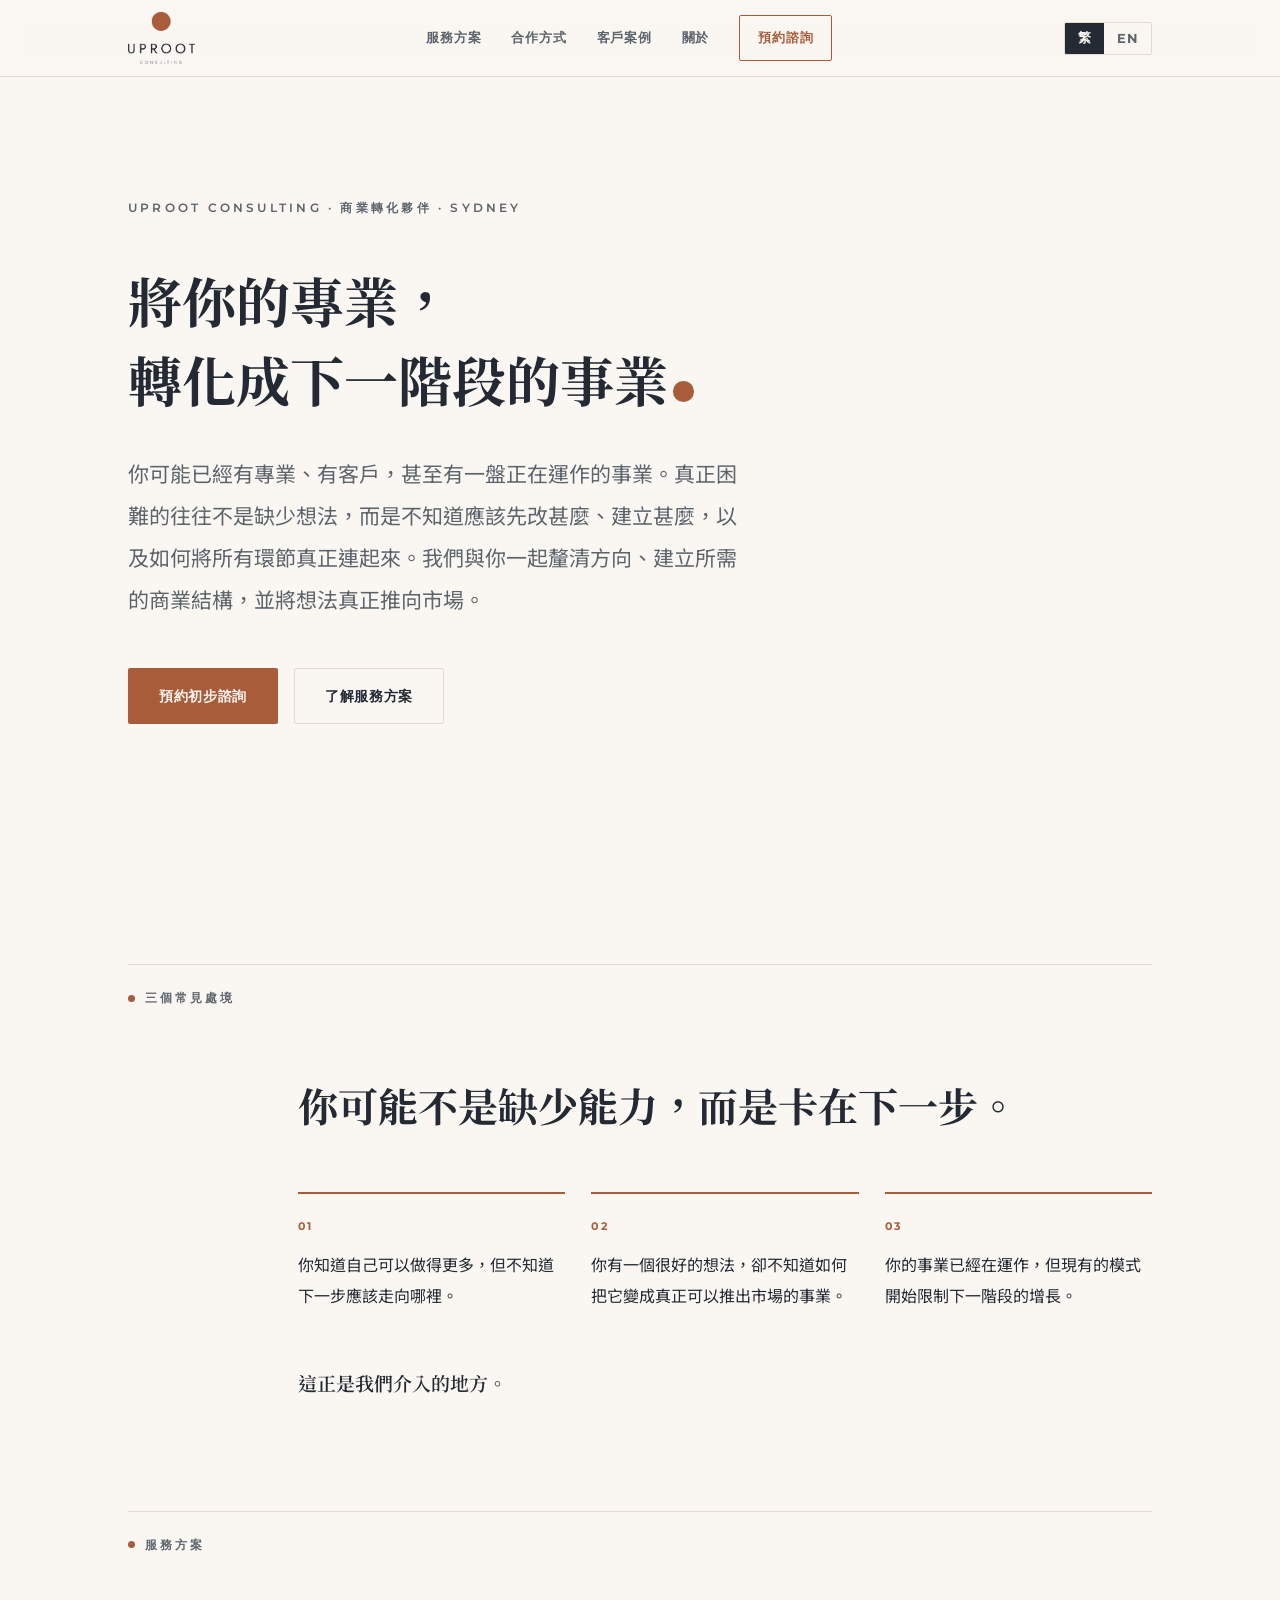
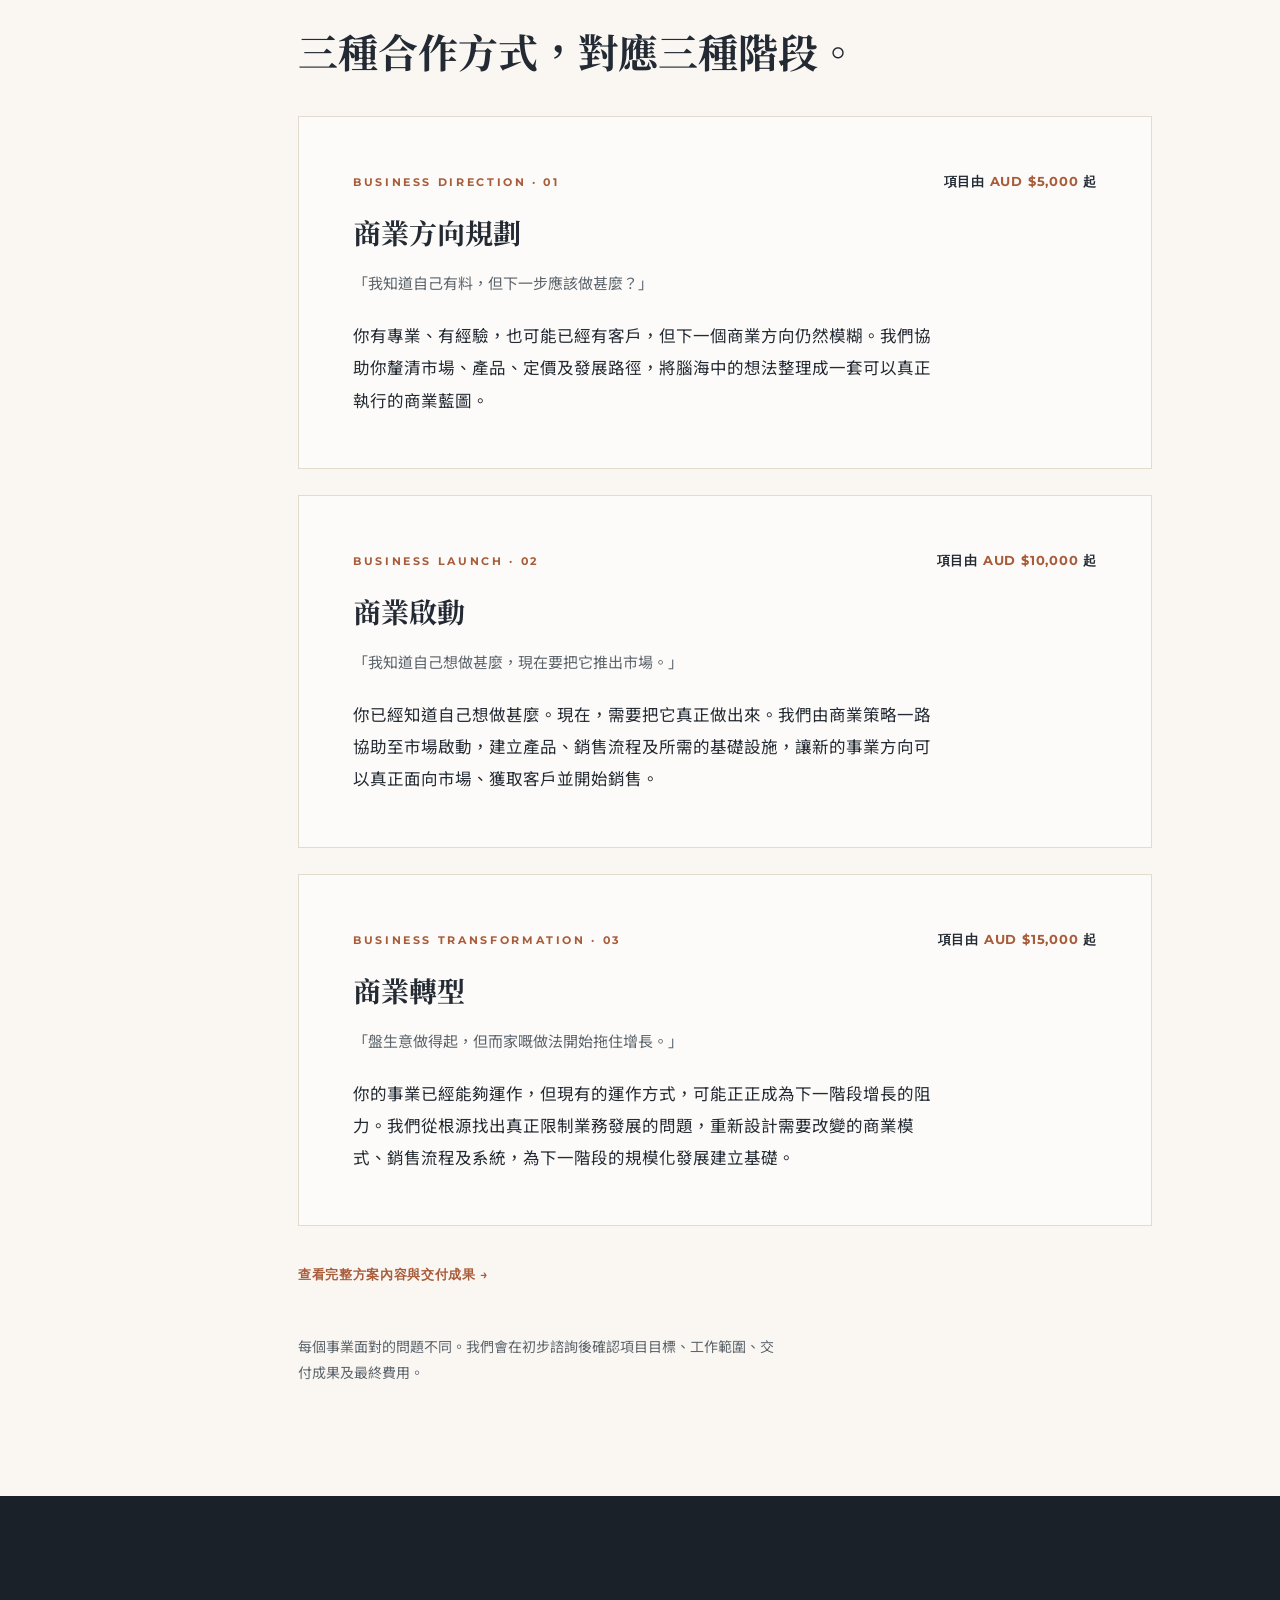
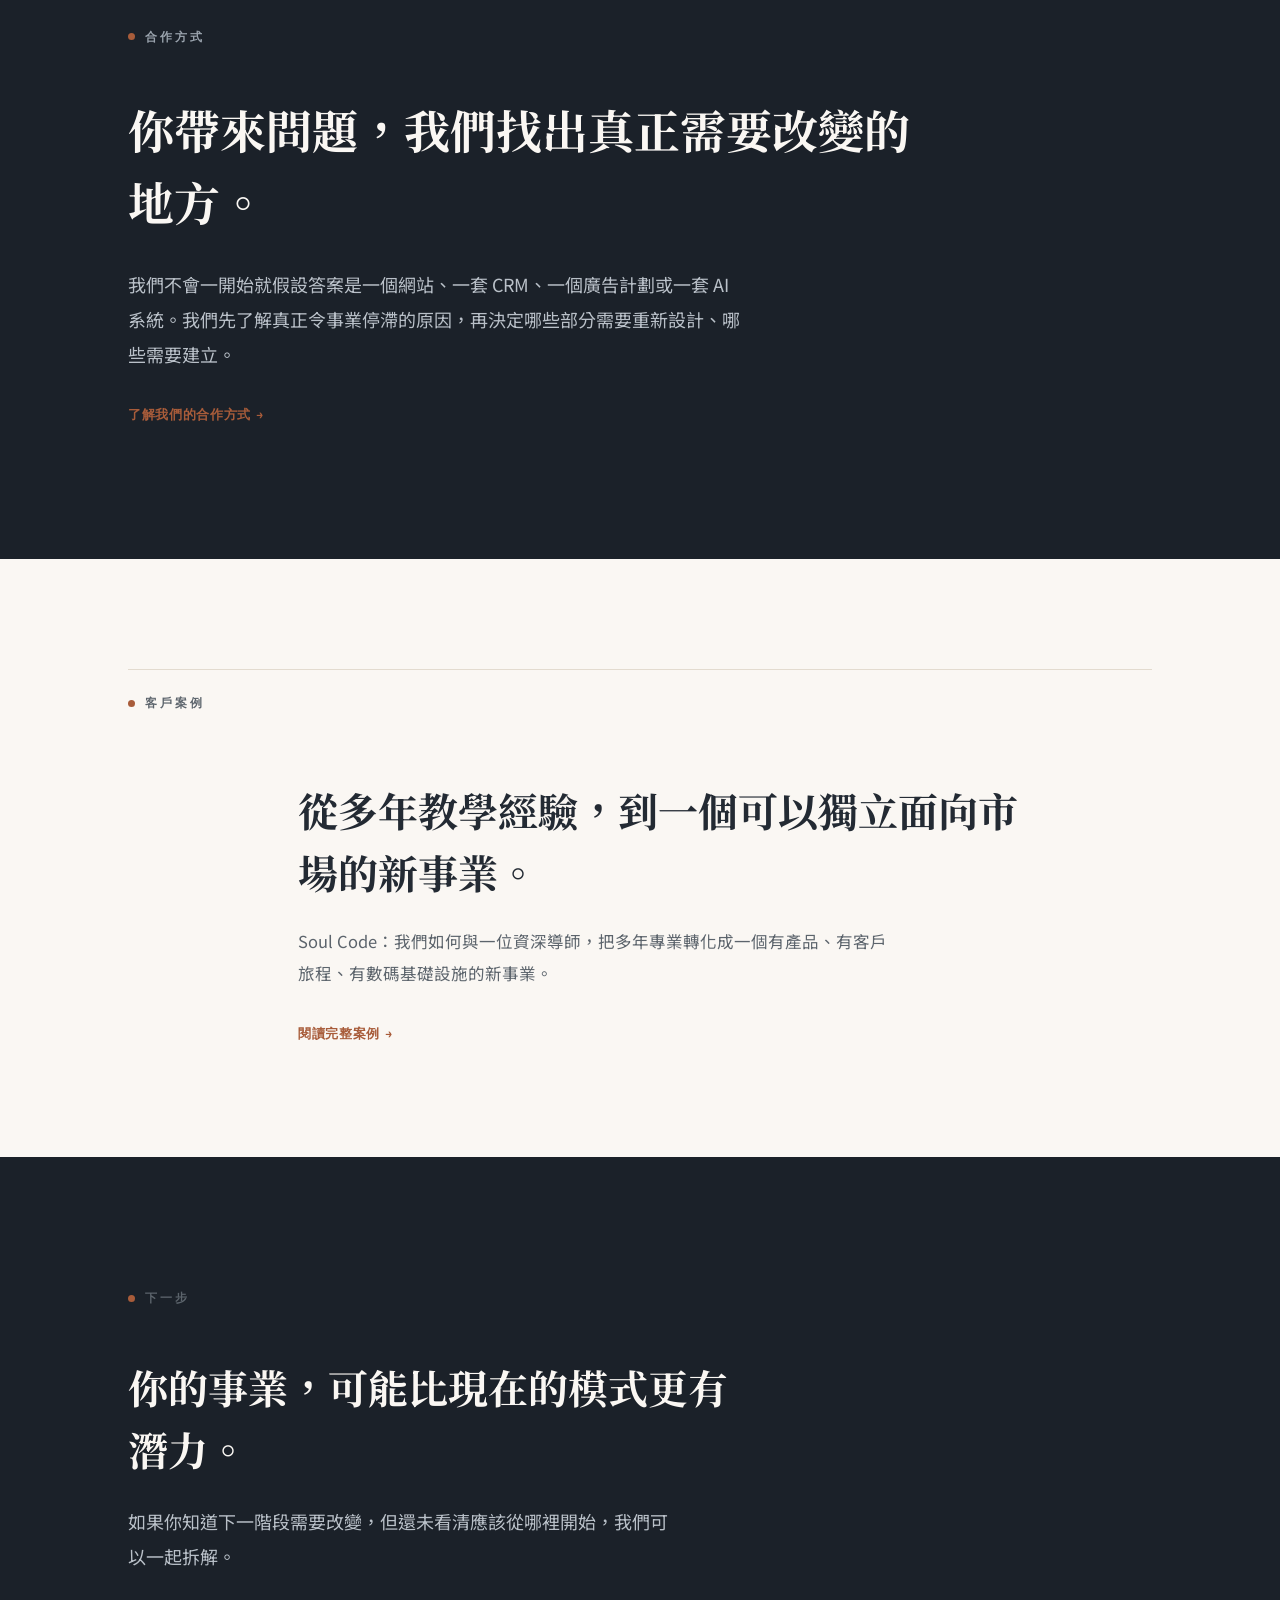
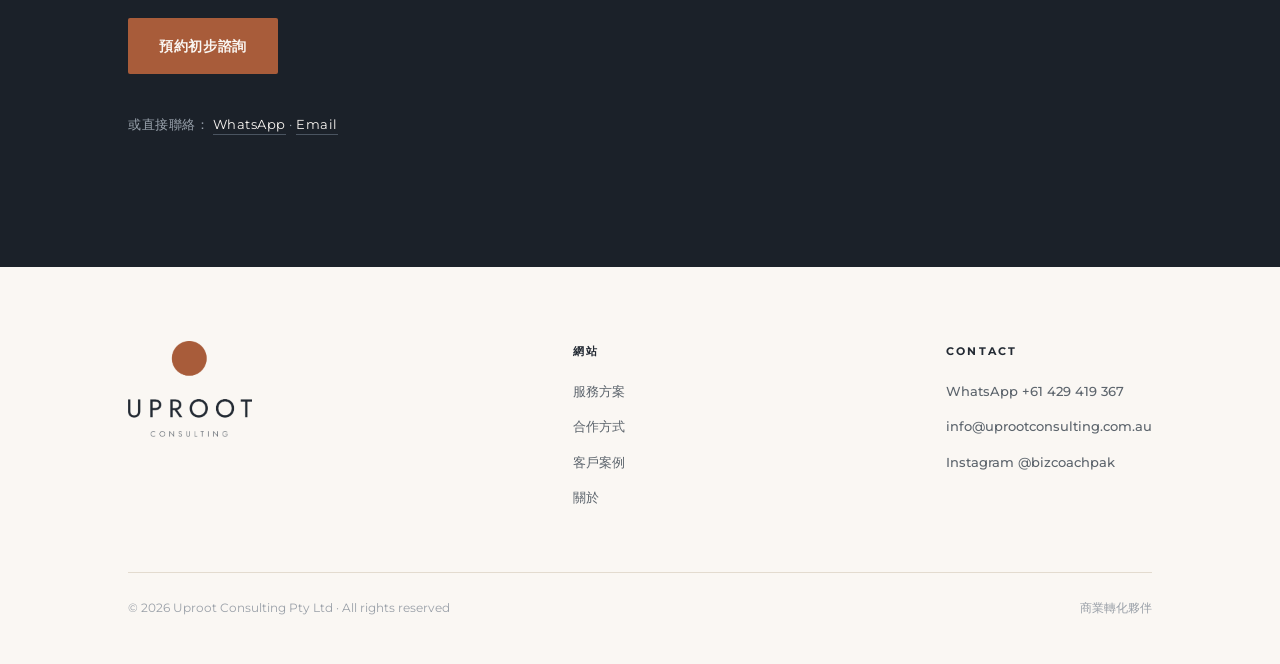
==== index.html @ 3c3ad8a5 "Add files via upload" ====
<!DOCTYPE html>
<html lang="zh-Hant">
<head>
<meta charset="UTF-8">
<meta name="viewport" content="width=device-width, initial-scale=1.0">
<title>Uproot Consulting — 商業轉化夥伴 | Business Transformation Partner</title>
<meta name="description" content="將你的專業，轉化成下一階段的事業。Turn your expertise into the next stage of your business.">
<link rel="preconnect" href="https://fonts.googleapis.com">
<link rel="preconnect" href="https://fonts.gstatic.com" crossorigin>
<link href="https://fonts.googleapis.com/css2?family=Newsreader:ital,opsz,wght@0,6..72,400;0,6..72,500;1,6..72,400;1,6..72,500&family=Montserrat:wght@500;600;700&family=Noto+Serif+TC:wght@600;700&family=Noto+Sans+TC:wght@400;500;700&display=swap" rel="stylesheet">
<link rel="stylesheet" href="assets/style.css">
</head>
<body>
<nav><div class="wrap nav-in">
<a class="nav-logo" href="./" aria-label="Uproot Consulting"><img src="assets/logo.png" alt="Uproot Consulting"></a>
<div class="nav-links">
<a href="services/"><span class="t-zh">服務方案</span><span class="t-en">Services</span></a>
<a href="how-we-work/"><span class="t-zh">合作方式</span><span class="t-en">How We Work</span></a>
<a href="case-study/"><span class="t-zh">客戶案例</span><span class="t-en">Case Study</span></a>
<a href="about/"><span class="t-zh">關於</span><span class="t-en">About</span></a>
<a class="nav-cta" href="contact/"><span class="t-zh">預約諮詢</span><span class="t-en">Book a Consultation</span></a>
</div>
<div class="lang" role="group" aria-label="Language"><button id="btn-zh" class="on" type="button">繁</button><button id="btn-en" type="button">EN</button></div>
</div></nav>
<header><div class="wrap">
<div class="kicker"><span class="t-zh">Uproot Consulting · 商業轉化夥伴 · Sydney</span><span class="t-en">Uproot Consulting · Business Transformation Partner · Sydney</span></div>
<h1><span class="t-zh">將你的專業，<br>轉化成下一階段的事業</span><span class="t-en">Turn your expertise into the next stage of your business</span><span class="dot" aria-hidden="true"></span></h1>
<p class="hero-sub"><span class="t-zh">你可能已經有專業、有客戶，甚至有一盤正在運作的事業。真正困難的往往不是缺少想法，而是不知道應該先改甚麼、建立甚麼，以及如何將所有環節真正連起來。我們與你一起釐清方向、建立所需的商業結構，並將想法真正推向市場。</span><span class="t-en">You already have the expertise, the experience, and perhaps even an established business. We help you define what comes next, build what it takes, and turn it into something ready for the market.</span></p>
<div class="cta-row">
<a class="btn btn-solid" href="contact/"><span class="t-zh">預約初步諮詢</span><span class="t-en">Book an Initial Consultation</span></a>
<a class="btn btn-line" href="services/"><span class="t-zh">了解服務方案</span><span class="t-en">Explore Our Services</span></a>
</div></div></header><section><div class="wrap">
<div class="sec-head"><div class="sec-label"><span class="t-zh">三個常見處境</span><span class="t-en">Where you might be</span></div></div>
<div class="offset">
<h2 class="rv"><span class="t-zh">你可能不是缺少能力，而是卡在下一步。</span><span class="t-en">You&rsquo;re not short of ability — you&rsquo;re stuck on what comes next.</span></h2>
<div class="recog rv">
<div class="recog-cell"><span class="n">01</span><p><span class="t-zh">你知道自己可以做得更多，但不知道下一步應該走向哪裡。</span><span class="t-en">You know you could do more, but you don&rsquo;t know where the next step should lead.</span></p></div>
<div class="recog-cell"><span class="n">02</span><p><span class="t-zh">你有一個很好的想法，卻不知道如何把它變成真正可以推出市場的事業。</span><span class="t-en">You have a good idea, but no clear way to turn it into a business that can actually reach the market.</span></p></div>
<div class="recog-cell"><span class="n">03</span><p><span class="t-zh">你的事業已經在運作，但現有的模式開始限制下一階段的增長。</span><span class="t-en">Your business is running, but its current model is starting to limit the next stage of growth.</span></p></div>
</div>
<p class="recog-close rv"><span class="t-zh">這正是我們介入的地方。</span><span class="t-en">That&rsquo;s where we come in.</span></p>
</div></div></section><section style="padding-top:0"><div class="wrap">
<div class="sec-head"><div class="sec-label"><span class="t-zh">服務方案</span><span class="t-en">Services</span></div></div>
<div class="offset">
<h2 class="rv" style="margin-bottom:34px"><span class="t-zh">三種合作方式，對應三種階段。</span><span class="t-en">Three ways to work with us — for three different stages.</span></h2>
<div class="offer rv">
<div class="offer-top"><div><div class="offer-en">Business Direction · 01</div><h3><span class="t-zh">商業方向規劃</span><span class="t-en">Business Direction</span></h3></div>
<div class="price"><span class="t-zh">項目由 <em>AUD $5,000</em> 起</span><span class="t-en">Projects from <em>AUD $5,000</em></span></div></div>
<p class="offer-quote"><span class="t-zh">「我知道自己有料，但下一步應該做甚麼？」</span><span class="t-en">&ldquo;I don&rsquo;t know what the next move should be.&rdquo;</span></p>
<p><span class="t-zh">你有專業、有經驗，也可能已經有客戶，但下一個商業方向仍然模糊。我們協助你釐清市場、產品、定價及發展路徑，將腦海中的想法整理成一套可以真正執行的商業藍圖。</span><span class="t-en">You know you have something valuable, but you&rsquo;re not sure what the business should become next. We help you turn your expertise and ideas into a clear commercial direction — what to sell, who to sell it to, and where the business should go next.</span></p>
</div>
<div class="offer rv">
<div class="offer-top"><div><div class="offer-en">Business Launch · 02</div><h3><span class="t-zh">商業啟動</span><span class="t-en">Business Launch</span></h3></div>
<div class="price"><span class="t-zh">項目由 <em>AUD $10,000</em> 起</span><span class="t-en">Projects from <em>AUD $10,000</em></span></div></div>
<p class="offer-quote"><span class="t-zh">「我知道自己想做甚麼，現在要把它推出市場。」</span><span class="t-en">&ldquo;I know what I want to build. I need to get it to market.&rdquo;</span></p>
<p><span class="t-zh">你已經知道自己想做甚麼。現在，需要把它真正做出來。我們由商業策略一路協助至市場啟動，建立產品、銷售流程及所需的基礎設施，讓新的事業方向可以真正面向市場、獲取客戶並開始銷售。</span><span class="t-en">You know what you want to build. Now it needs to become a real business. We take the idea from commercial strategy to market — building the offer, customer journey and core infrastructure needed to launch, acquire customers and start selling.</span></p>
</div>
<div class="offer rv">
<div class="offer-top"><div><div class="offer-en">Business Transformation · 03</div><h3><span class="t-zh">商業轉型</span><span class="t-en">Business Transformation</span></h3></div>
<div class="price"><span class="t-zh">項目由 <em>AUD $15,000</em> 起</span><span class="t-en">Projects from <em>AUD $15,000</em></span></div></div>
<p class="offer-quote"><span class="t-zh">「盤生意做得起，但而家嘅做法開始拖住增長。」</span><span class="t-en">&ldquo;My business works, but the way it works is holding back growth.&rdquo;</span></p>
<p><span class="t-zh">你的事業已經能夠運作，但現有的運作方式，可能正正成為下一階段增長的阻力。我們從根源找出真正限制業務發展的問題，重新設計需要改變的商業模式、銷售流程及系統，為下一階段的規模化發展建立基礎。</span><span class="t-en">Your business already works. But the way it works may now be the reason it can&rsquo;t grow. We identify what is actually holding the business back, redesign what needs to change, and build the commercial systems required for its next stage of growth.</span></p>
</div>
<p class="rv" style="margin-top:30px"><a class="more-link" href="services/"><span class="t-zh">查看完整方案內容與交付成果 →</span><span class="t-en">See full scope and deliverables →</span></a></p>
<p class="price-caveat rv"><span class="t-zh">每個事業面對的問題不同。我們會在初步諮詢後確認項目目標、工作範圍、交付成果及最終費用。</span><span class="t-en">Every business is different. Final objectives, scope, deliverables and investment are confirmed after the initial consultation.</span></p>
</div></div></section><section class="belief"><div class="wrap">
<div class="sec-label" style="margin-bottom:46px"><span class="t-zh">合作方式</span><span class="t-en">How we work</span></div>
<h2 class="rv"><span class="t-zh">你帶來問題，我們找出真正需要改變的地方。</span><span class="t-en">Bring us the problem. We&rsquo;ll figure out what actually needs to change.</span></h2>
<p class="rv"><span class="t-zh">我們不會一開始就假設答案是一個網站、一套 CRM、一個廣告計劃或一套 AI 系統。我們先了解真正令事業停滯的原因，再決定哪些部分需要重新設計、哪些需要建立。</span><span class="t-en">We don&rsquo;t begin by assuming the answer is a website, a CRM, an advertising campaign or an AI system. We first understand what is actually preventing the business from moving forward — then decide what needs to be redesigned, and what needs to be built.</span></p>
<p class="rv" style="margin-top:22px"><a class="more-link" href="how-we-work/" style="color:var(--terra)"><span class="t-zh">了解我們的合作方式 →</span><span class="t-en">More on how we work →</span></a></p>
</div></section><section><div class="wrap">
<div class="sec-head"><div class="sec-label"><span class="t-zh">客戶案例</span><span class="t-en">Case study</span></div></div>
<div class="offset rv">
<h2><span class="t-zh">從多年教學經驗，到一個可以獨立面向市場的新事業。</span><span class="t-en">From years of expertise to a business ready to face the market.</span></h2>
<p style="max-width:36em;margin-top:22px;color:var(--grey)"><span class="t-zh">Soul Code：我們如何與一位資深導師，把多年專業轉化成一個有產品、有客戶旅程、有數碼基礎設施的新事業。</span><span class="t-en">Soul Code: how we worked with an experienced teacher to turn years of expertise into a new business with products, customer journeys and digital infrastructure.</span></p>
<p style="margin-top:26px"><a class="more-link" href="case-study/"><span class="t-zh">閱讀完整案例 →</span><span class="t-en">Read the full case study →</span></a></p>
</div></div></section><section class="cta-sec"><div class="wrap">
<div class="sec-label" style="margin-bottom:46px"><span class="t-zh">下一步</span><span class="t-en">Next step</span></div>
<h2 class="rv"><span class="t-zh">你的事業，可能比現在的模式更有潛力。</span><span class="t-en">Your business may have more potential than its current model allows.</span></h2>
<p class="lede rv"><span class="t-zh">如果你知道下一階段需要改變，但還未看清應該從哪裡開始，我們可以一起拆解。</span><span class="t-en">If you know something needs to change, but you can&rsquo;t yet see where to start — let&rsquo;s work it out together.</span></p>
<div class="cta-row rv" style="margin-top:44px"><a class="btn btn-solid" href="contact/"><span class="t-zh">預約初步諮詢</span><span class="t-en">Book an Initial Consultation</span></a></div>
<p class="ways rv"><span class="t-zh">或直接聯絡：</span><span class="t-en">Prefer direct contact?</span> <a href="https://wa.me/61429419367" target="_blank" rel="noopener">WhatsApp</a> · <a href="mailto:info@uprootconsulting.com.au">Email</a></p>
</div></section>
<footer><div class="wrap">
<div class="foot-grid">
<div class="foot-logo"><img src="assets/logo.png" alt="Uproot Consulting"></div>
<div class="foot-col"><h4><span class="t-zh">網站</span><span class="t-en">Site</span></h4>
<a href="services/"><span class="t-zh">服務方案</span><span class="t-en">Services</span></a>
<a href="how-we-work/"><span class="t-zh">合作方式</span><span class="t-en">How We Work</span></a>
<a href="case-study/"><span class="t-zh">客戶案例</span><span class="t-en">Case Study</span></a>
<a href="about/"><span class="t-zh">關於</span><span class="t-en">About</span></a></div>
<div class="foot-col"><h4>Contact</h4>
<a href="https://wa.me/61429419367" target="_blank" rel="noopener">WhatsApp +61 429 419 367</a>
<a href="mailto:info@uprootconsulting.com.au">info@uprootconsulting.com.au</a>
<a href="https://www.instagram.com/bizcoachpak" target="_blank" rel="noopener">Instagram @bizcoachpak</a></div>
</div>
<div class="foot-bottom"><span>© 2026 Uproot Consulting Pty Ltd · All rights reserved</span><span><span class="t-zh">商業轉化夥伴</span><span class="t-en">Business Transformation Partner</span></span></div>
</div></footer>
<script>
const io=new IntersectionObserver(es=>{es.forEach(e=>{if(e.isIntersecting){e.target.classList.add('on');io.unobserve(e.target)}})},{threshold:.1});
document.querySelectorAll('.rv').forEach(el=>io.observe(el));
const bZh=document.getElementById('btn-zh'),bEn=document.getElementById('btn-en');
function setLang(en){document.body.classList.toggle('en',en);document.documentElement.lang=en?'en':'zh-Hant';bEn.classList.toggle('on',en);bZh.classList.toggle('on',!en);try{localStorage.setItem('uproot-lang',en?'en':'zh')}catch(e){}document.querySelectorAll('.rv').forEach(el=>el.classList.add('on'))}
bZh.addEventListener('click',()=>setLang(false));bEn.addEventListener('click',()=>setLang(true));
try{if(localStorage.getItem('uproot-lang')==='en')setLang(true)}catch(e){}
</script>
</body>
</html>
---- assets/style.css ----
:root{
  --paper:#FAF7F3;
  --paper-2:#F1EBE2;
  --ink:#232A33;
  --ink-deep:#1B2129;
  --terra:#A85C3A;
  --grey:#5C646C;
  --hair:#E3DBCF;
  --serif:"Newsreader",Georgia,serif;
  --sans:"Montserrat",system-ui,sans-serif;
  --rail:170px;
}
*{margin:0;padding:0;box-sizing:border-box}
html{scroll-behavior:smooth;-webkit-text-size-adjust:100%}
body{font-family:var(--serif);font-size:17.5px;color:var(--ink);background:var(--paper);line-height:1.75;-webkit-font-smoothing:antialiased;overflow-x:hidden}
.wrap{max-width:1080px;margin:0 auto;padding:0 28px}
img{max-width:100%;display:block}
::selection{background:var(--terra);color:var(--paper)}
a:focus-visible,button:focus-visible{outline:2px solid var(--terra);outline-offset:3px}

.dot{display:inline-block;width:.38em;height:.38em;border-radius:50%;background:var(--terra);vertical-align:baseline;margin-left:.1em}

/* ---------- NAV ---------- */
nav{position:sticky;top:0;z-index:60;background:rgba(250,247,243,.92);backdrop-filter:blur(10px);border-bottom:1px solid var(--hair)}
.nav-in{display:flex;align-items:center;justify-content:space-between;height:76px;gap:16px}
.nav-logo img{height:52px;width:auto}
.nav-links{display:flex;gap:30px;align-items:center;font-family:var(--sans);font-size:13px;font-weight:600;letter-spacing:.06em}
.nav-links a{color:var(--grey);text-decoration:none;transition:color .2s}
.nav-links a:hover{color:var(--ink)}
.nav-cta{color:var(--terra)!important;border:1px solid var(--terra);padding:9px 18px;border-radius:2px;transition:all .2s!important}
.nav-cta:hover{background:var(--terra);color:var(--paper)!important}
@media(max-width:820px){.nav-links a:not(.nav-cta){display:none}.nav-logo img{height:44px}}

/* ---------- HERO ---------- */
header{padding:120px 0 130px}
.kicker{font-family:var(--sans);font-size:11.5px;font-weight:600;letter-spacing:.28em;text-transform:uppercase;color:var(--grey);margin-bottom:42px}
h1{font-family:var(--serif);font-weight:500;font-size:clamp(38px,5.6vw,64px);line-height:1.18;letter-spacing:-.01em;max-width:13em}
.hero-sub{font-size:clamp(18px,2vw,21px);color:var(--grey);max-width:29em;margin-top:34px;line-height:1.7}
.cta-row{display:flex;gap:16px;flex-wrap:wrap;margin-top:48px}
.btn{display:inline-flex;align-items:center;padding:14px 30px;font-family:var(--sans);font-size:13.5px;font-weight:600;letter-spacing:.05em;text-decoration:none;border-radius:2px;transition:transform .15s ease,background .2s,color .2s;border:1px solid transparent}
.btn-solid{background:var(--terra);color:var(--paper)}
.btn-solid:hover{transform:translateY(-2px);background:#94502F}
.btn-line{border-color:var(--hair);color:var(--ink)}
.btn-line:hover{border-color:var(--ink);transform:translateY(-2px)}

/* ---------- SECTION SCAFFOLD ---------- */
section{padding:110px 0;scroll-margin-top:78px}
.sec-head{display:flex;align-items:baseline;gap:18px;border-top:1px solid var(--hair);padding-top:22px;margin-bottom:64px}
.sec-label{font-family:var(--sans);font-size:11.5px;font-weight:600;letter-spacing:.26em;text-transform:uppercase;color:var(--grey);white-space:nowrap;display:flex;align-items:center;gap:10px}
.sec-label::before{content:"";width:7px;height:7px;border-radius:50%;background:var(--terra);flex-shrink:0}
h2{font-family:var(--serif);font-weight:500;font-size:clamp(28px,3.6vw,40px);line-height:1.3;letter-spacing:-.005em;max-width:18em}
.offset{margin-left:var(--rail)}
@media(max-width:860px){.offset{margin-left:0}}

/* ---------- BELIEF ---------- */
.belief{background:var(--ink-deep);color:var(--paper);padding:130px 0}
.belief .sec-label{color:#9AA3AD}
.belief h2{font-size:clamp(30px,4.2vw,46px);max-width:17em;color:var(--paper)}
.belief p{color:#B9C0C8;max-width:34em;margin-top:30px;font-size:18px}
.belief em{font-style:italic;color:var(--paper)}

/* ---------- WHAT WE DO ---------- */
.svc-row{display:grid;grid-template-columns:var(--rail) 1fr;gap:24px;padding:40px 0;border-top:1px solid var(--hair)}
.svc-row:last-child{border-bottom:1px solid var(--hair)}
.svc-name{font-family:var(--sans);font-size:12px;font-weight:700;letter-spacing:.16em;text-transform:uppercase;color:var(--ink);padding-top:6px}
.svc-q{font-family:var(--serif);font-style:italic;font-size:clamp(20px,2.4vw,25px);line-height:1.5;max-width:24em}
.svc-d{font-size:15.5px;color:var(--grey);max-width:34em;margin-top:12px;line-height:1.75}
@media(max-width:860px){.svc-row{grid-template-columns:1fr;gap:10px}}

/* ---------- HOW WE THINK ---------- */
.think-intro{font-size:clamp(19px,2.2vw,23px);max-width:28em;line-height:1.7}
.hear{margin:64px 0 80px;border:1px solid var(--hair);background:#FFFFFF66}
.hear-row{display:grid;grid-template-columns:1fr 1fr;border-top:1px solid var(--hair)}
.hear-row:first-child{border-top:0}
.hear-cell{padding:26px 30px}
.hear-cell:first-child{border-right:1px solid var(--hair)}
.hear-tag{font-family:var(--sans);font-size:10.5px;font-weight:700;letter-spacing:.2em;text-transform:uppercase;color:var(--grey);margin-bottom:10px}
.hear-cell p{font-size:16px;line-height:1.7}
.hear-cell:first-child p{font-style:italic}
.hear-cell:last-child p{color:var(--grey);font-size:15px}
@media(max-width:760px){.hear-row{grid-template-columns:1fr}.hear-cell:first-child{border-right:0;border-bottom:1px dashed var(--hair)}}

.steps{position:relative;margin-left:14px;border-left:1px solid var(--hair);padding-left:46px}
.step{position:relative;padding:0 0 58px}
.step:last-child{padding-bottom:0}
.step::before{content:"";position:absolute;left:-51px;top:10px;width:9px;height:9px;border-radius:50%;background:var(--terra)}
.step:last-child::after{content:"";position:absolute;left:-47.5px;top:24px;bottom:-6px;width:2px;background:var(--paper)}
.step h3{font-family:var(--serif);font-weight:500;font-size:23px;margin-bottom:8px}
.step p{color:var(--grey);font-size:16px;max-width:32em}
.step .n{font-family:var(--sans);font-size:11px;font-weight:700;letter-spacing:.22em;color:var(--terra);display:block;margin-bottom:6px}

/* ---------- STORIES ---------- */
.stories{background:var(--paper-2)}
.story{padding:64px 0;border-top:1px solid var(--hair)}
.story:first-of-type{border-top:0;padding-top:0}
.story h3{font-family:var(--serif);font-weight:500;font-size:clamp(24px,3vw,30px);margin-bottom:36px;max-width:20em}
.story-grid{display:grid;grid-template-columns:1fr 1fr;gap:34px 56px}
.beat{max-width:30em}
.beat-tag{font-family:var(--sans);font-size:10.5px;font-weight:700;letter-spacing:.2em;text-transform:uppercase;color:var(--terra);margin-bottom:10px}
.beat p{font-size:15.5px;color:var(--ink);line-height:1.75}
.beat.lesson p{font-style:italic}
@media(max-width:760px){.story-grid{grid-template-columns:1fr;gap:26px}}

/* ---------- INTERLUDE ---------- */
.interlude{background:var(--paper);text-align:center;padding:120px 0}
.interlude p{font-family:var(--serif);font-style:italic;font-weight:500;font-size:clamp(24px,3.4vw,34px);line-height:1.5;max-width:20em;margin:0 auto;color:var(--ink)}
.interlude .who{font-family:var(--sans);font-style:normal;font-size:11.5px;font-weight:600;letter-spacing:.24em;text-transform:uppercase;color:var(--grey);margin-top:26px}

/* ---------- ABOUT ---------- */
.about-grid{display:grid;grid-template-columns:.82fr 1.18fr;gap:70px;align-items:start}
.about-photo{position:relative;margin-top:8px}
.about-photo img{width:100%;filter:grayscale(18%)}
.about-photo::after{content:"";position:absolute;right:-13px;bottom:-13px;width:52%;height:52%;border:1px solid var(--terra);z-index:-1}
.about-body p{margin-bottom:20px;color:var(--ink);font-size:17px}
.about-body p.muted{color:var(--grey);font-size:15.5px}
.about-quote{border-left:2px solid var(--terra);padding-left:24px;margin:34px 0;font-style:italic;font-size:19px;line-height:1.7}
.cred{font-family:var(--sans);font-size:12.5px;font-weight:500;letter-spacing:.04em;color:var(--grey);border-top:1px solid var(--hair);padding-top:20px;margin-top:34px;line-height:2}
@media(max-width:860px){.about-grid{grid-template-columns:1fr;gap:52px}.about-photo{max-width:340px}}

/* ---------- CTA ---------- */
.cta-sec{background:var(--ink-deep);color:var(--paper);padding:130px 0}
.cta-sec h2{color:var(--paper);max-width:15em}
.cta-sec .lede{color:#B9C0C8;max-width:30em;margin-top:24px;font-size:18px}
.cta-sec .ways{font-family:var(--sans);font-size:13px;letter-spacing:.04em;color:#9AA3AD;margin-top:38px}
.cta-sec .ways a{color:var(--paper);text-decoration:none;border-bottom:1px solid #4A5460;padding-bottom:2px;transition:border-color .2s}
.cta-sec .ways a:hover{border-color:var(--terra)}

/* ---------- FOOTER ---------- */
footer{background:var(--paper);padding:74px 0 44px;font-family:var(--sans);font-size:13px;color:var(--grey)}
.foot-grid{display:flex;justify-content:space-between;align-items:flex-start;gap:40px;flex-wrap:wrap;margin-bottom:52px}
.foot-logo img{height:96px;width:auto}
.foot-col h4{font-size:11px;font-weight:700;letter-spacing:.2em;text-transform:uppercase;color:var(--ink);margin-bottom:16px}
.foot-col a{display:block;color:var(--grey);text-decoration:none;margin-bottom:10px;transition:color .2s;font-weight:500}
.foot-col a:hover{color:var(--terra)}
.foot-bottom{border-top:1px solid var(--hair);padding-top:24px;display:flex;justify-content:space-between;flex-wrap:wrap;gap:10px;font-size:11.5px;color:#9aa0a8}

/* ---------- motion ---------- */
.rv{opacity:0;transform:translateY(18px);transition:opacity .8s ease,transform .8s ease}
.rv.on{opacity:1;transform:none}
@media(prefers-reduced-motion:reduce){.rv{opacity:1;transform:none;transition:none}html{scroll-behavior:auto}}

/* ---------- multi-page additions ---------- */
.nav-links a.active{color:var(--ink)}
.nav-links a.active{border-bottom:2px solid var(--terra);padding-bottom:4px}
.page-head{padding:96px 0 0}
.page-head .kicker{margin-bottom:30px}
.page-head h1{font-size:clamp(32px,4.6vw,52px)}
.page-head .hero-sub{margin-top:24px}
.more-link{font-family:var(--sans);font-size:13px;font-weight:600;letter-spacing:.05em;color:var(--terra);text-decoration:none}
.more-link:hover{text-decoration:underline}

/* ---------- bilingual ---------- */
body:not(.en) .t-en{display:none !important}
body.en .t-zh{display:none !important}
body:not(.en){font-family:"Noto Sans TC",var(--serif);font-size:16.5px;line-height:1.95}
body:not(.en) h1,body:not(.en) h2,body:not(.en) .story h3,body:not(.en) .step h3{font-family:"Noto Serif TC",serif;font-weight:700;letter-spacing:0}
body:not(.en) h1{font-size:clamp(30px,4.8vw,54px);line-height:1.45}
body:not(.en) h2{line-height:1.55}
body:not(.en) .svc-q{font-style:normal;font-family:"Noto Serif TC",serif;font-weight:600}
body:not(.en) .hero-sub,body:not(.en) .svc-d{line-height:2}
.lang{display:flex;border:1px solid var(--hair);border-radius:2px;overflow:hidden;flex-shrink:0}
.lang button{border:0;background:transparent;padding:7px 13px;cursor:pointer;color:var(--grey);font-family:var(--sans);font-size:12.5px;font-weight:700;transition:all .2s;letter-spacing:.04em}
.lang button.on{background:var(--ink);color:var(--paper)}
/* ---------- offers ---------- */
.offer{border:1px solid var(--hair);background:#FFFFFF73;padding:52px 54px;margin-top:26px}
.offer-top{display:flex;justify-content:space-between;gap:26px;flex-wrap:wrap;align-items:baseline;margin-bottom:8px}
.offer h3{font-family:"Noto Serif TC",var(--serif);font-weight:700;font-size:clamp(22px,2.6vw,28px)}
body.en .offer h3{font-family:var(--serif);font-weight:500}
.offer-en{font-family:var(--sans);font-size:11px;font-weight:700;letter-spacing:.24em;text-transform:uppercase;color:var(--terra);margin-bottom:12px}
.offer-quote{font-family:var(--serif);font-style:italic;font-size:16.5px;color:var(--grey);margin-bottom:22px}
body:not(.en) .offer-quote{font-style:normal;font-family:"Noto Sans TC";font-size:15px}
.offer p{max-width:36em}
.offer .price{font-family:var(--sans);font-size:13px;font-weight:700;letter-spacing:.06em;color:var(--ink);white-space:nowrap}
.offer .price em{color:var(--terra);font-style:normal}
.offer-meta{display:grid;grid-template-columns:1fr 1fr;gap:30px 50px;margin-top:34px;padding-top:30px;border-top:1px solid var(--hair)}
.offer-meta h4{font-family:var(--sans);font-size:10.5px;font-weight:700;letter-spacing:.2em;text-transform:uppercase;color:var(--grey);margin-bottom:12px}
.offer-meta p,.offer-meta li{font-size:14.5px;color:var(--ink);line-height:1.9}
.offer-meta ul{list-style:none}
.offer-meta li{padding-left:16px;position:relative}
.offer-meta li::before{content:"";position:absolute;left:0;top:.72em;width:5px;height:5px;border-radius:50%;background:var(--terra)}
.offer-note{font-size:13.5px;color:var(--grey);margin-top:22px;font-style:italic}
body:not(.en) .offer-note{font-style:normal}
.offer .btn{margin-top:30px}
@media(max-width:760px){.offer{padding:36px 26px}.offer-meta{grid-template-columns:1fr}}
.price-caveat{font-size:14px;color:var(--grey);max-width:34em;margin-top:44px;line-height:1.9}
.advisory{font-family:var(--sans);font-size:12px;color:#9aa0a8;margin-top:18px;letter-spacing:.03em}
/* ---------- recognition ---------- */
.recog{display:grid;grid-template-columns:1fr 1fr 1fr;gap:26px;margin-top:56px}
.recog-cell{border-top:2px solid var(--terra);padding-top:22px}
.recog-cell .n{font-family:var(--sans);font-size:11px;font-weight:700;letter-spacing:.22em;color:var(--terra);display:block;margin-bottom:12px}
.recog-cell p{font-size:16px;line-height:1.95}
.recog-close{font-family:"Noto Serif TC",var(--serif);font-weight:600;font-size:19px;margin-top:52px}
body.en .recog-close{font-family:var(--serif);font-style:italic;font-weight:500}
@media(max-width:820px){.recog{grid-template-columns:1fr;gap:36px}}
/* ---------- case study ---------- */
.case-stage{border-top:1px solid var(--hair);padding:46px 0}
.case-stage:first-of-type{border-top:0;padding-top:0}
.case-tag{font-family:var(--sans);font-size:11px;font-weight:700;letter-spacing:.24em;text-transform:uppercase;color:var(--terra);margin-bottom:16px}
.case-stage p{max-width:38em;margin-bottom:14px}
.case-stage ul{list-style:none;columns:2;gap:44px;max-width:44em;margin-top:8px}
.case-stage li{padding-left:16px;position:relative;font-size:14.5px;line-height:2;break-inside:avoid}
.case-stage li::before{content:"";position:absolute;left:0;top:.78em;width:5px;height:5px;border-radius:50%;background:var(--terra)}
@media(max-width:700px){.case-stage ul{columns:1}}
.blunt{font-family:"Noto Serif TC",var(--serif);font-weight:600;font-size:clamp(20px,2.6vw,26px);line-height:1.8;border-left:2px solid var(--terra);padding-left:24px;margin:54px 0;max-width:24em}
body.en .blunt{font-family:var(--serif);font-style:italic;font-weight:500}
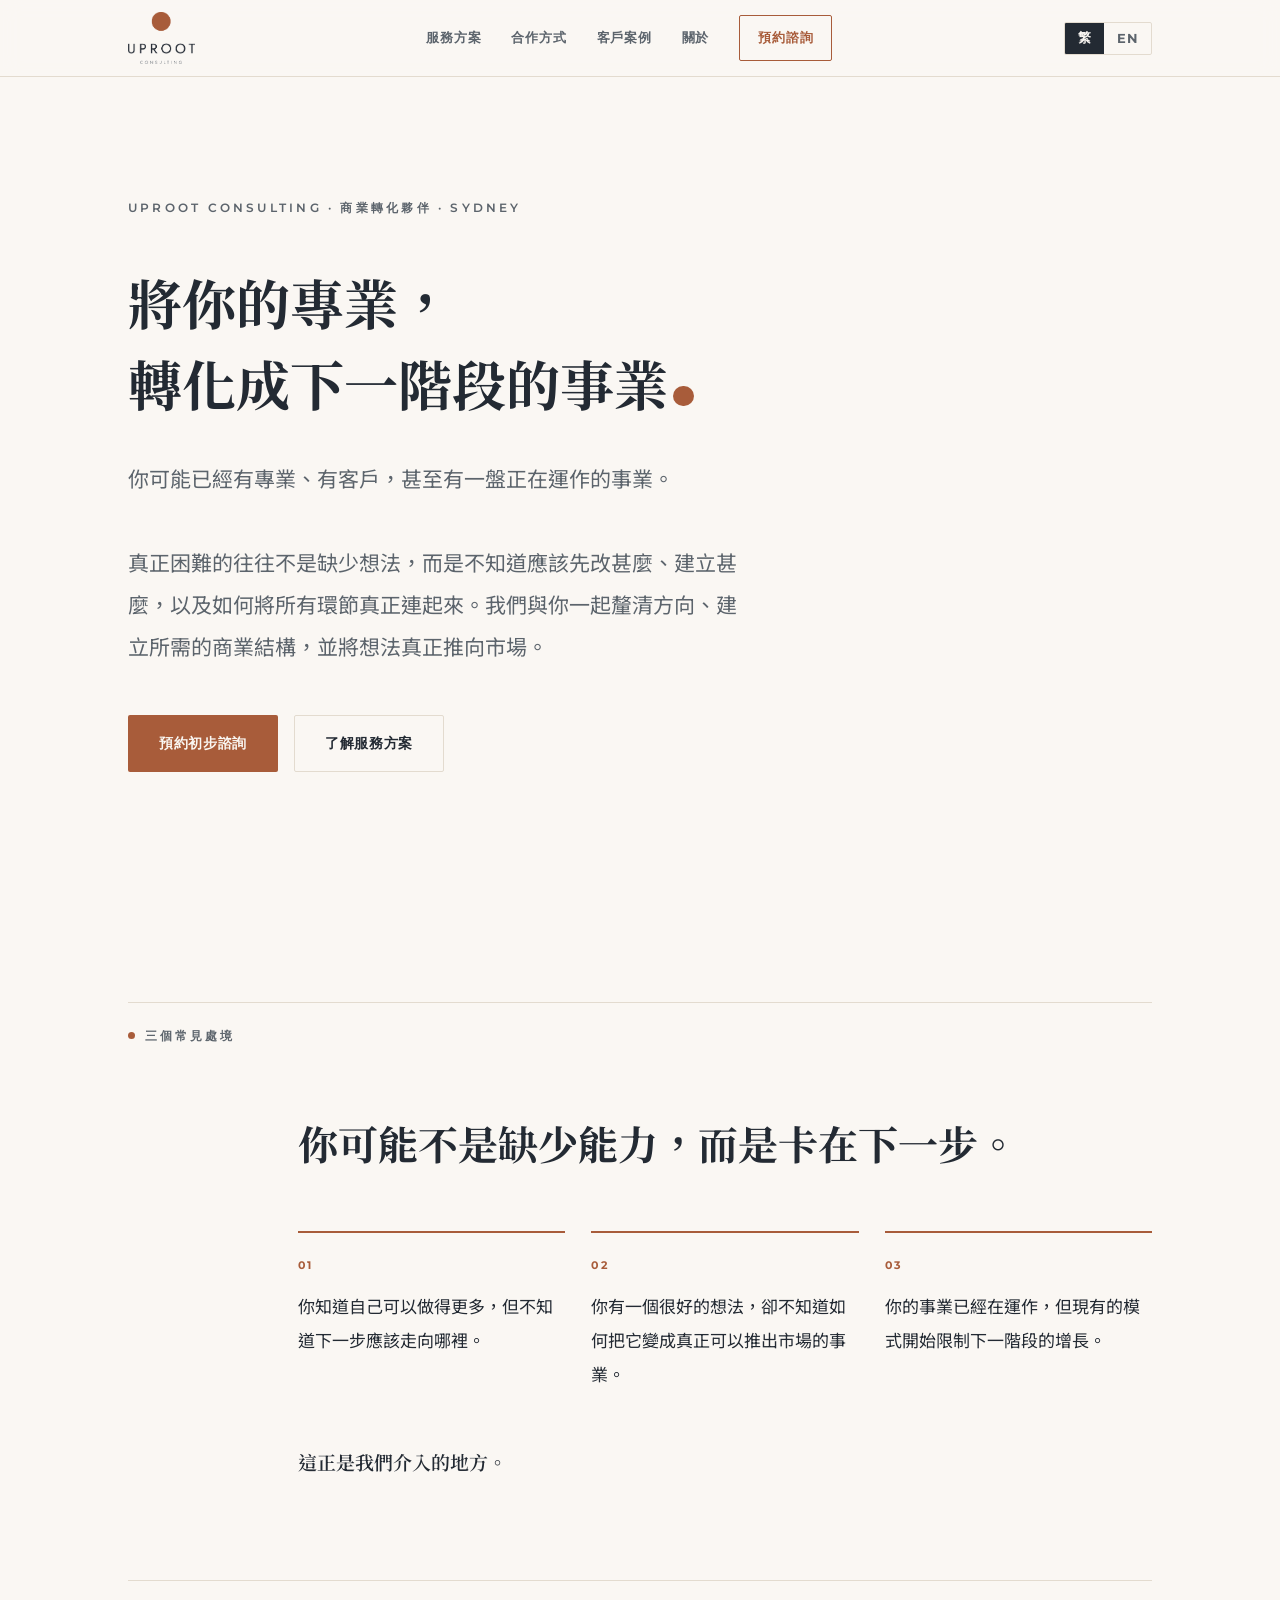
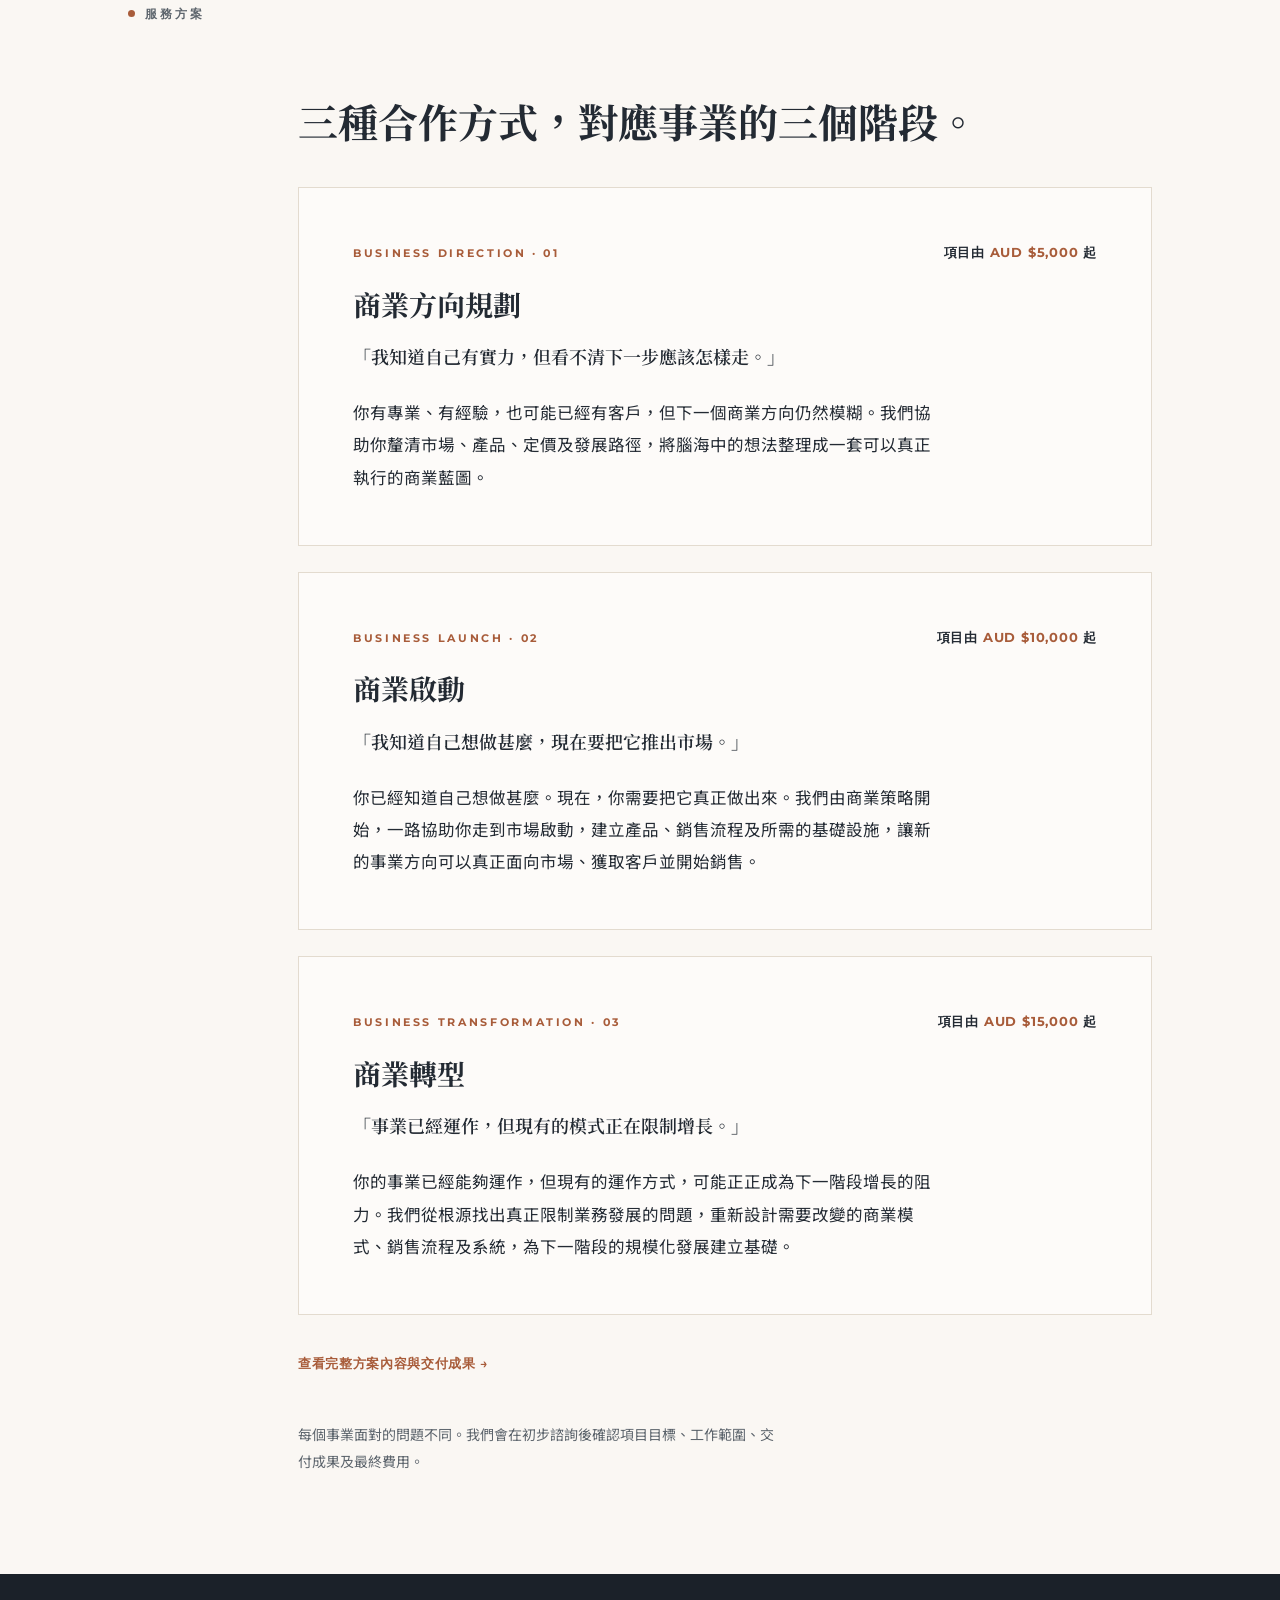
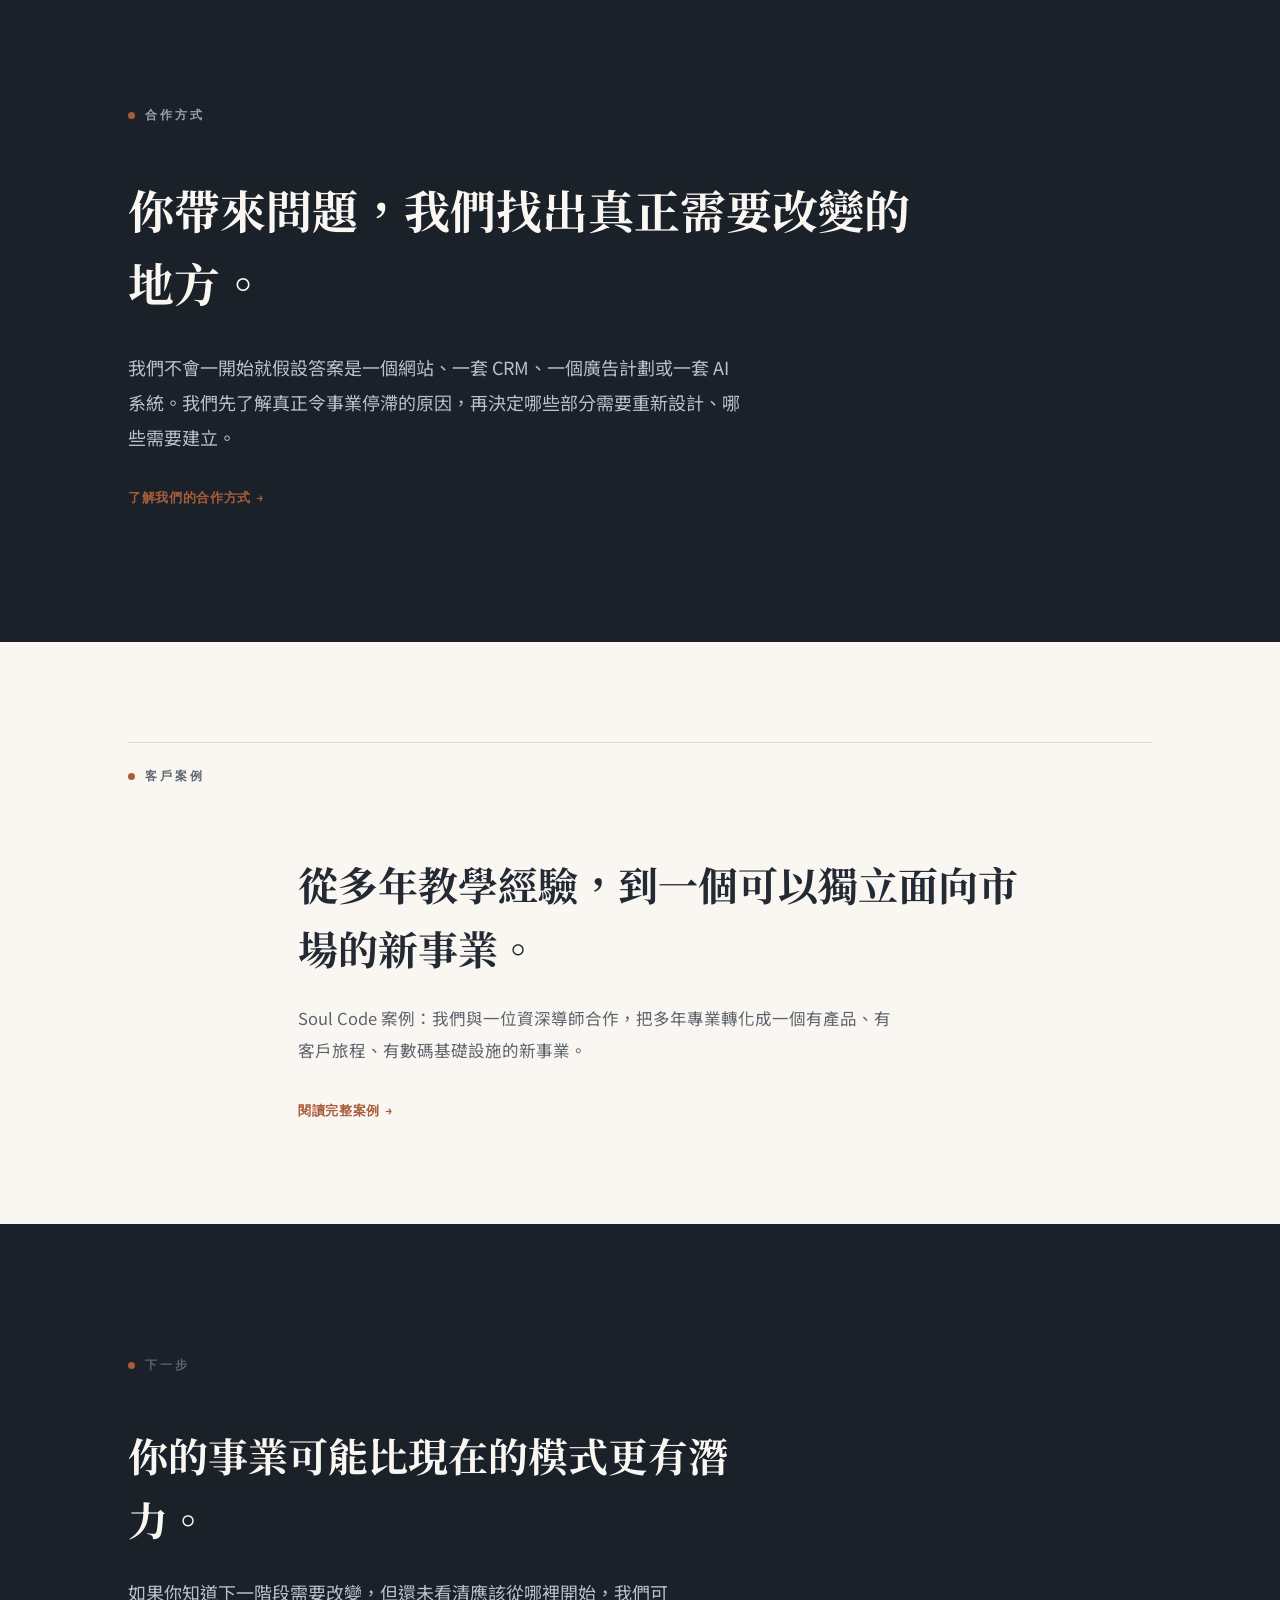
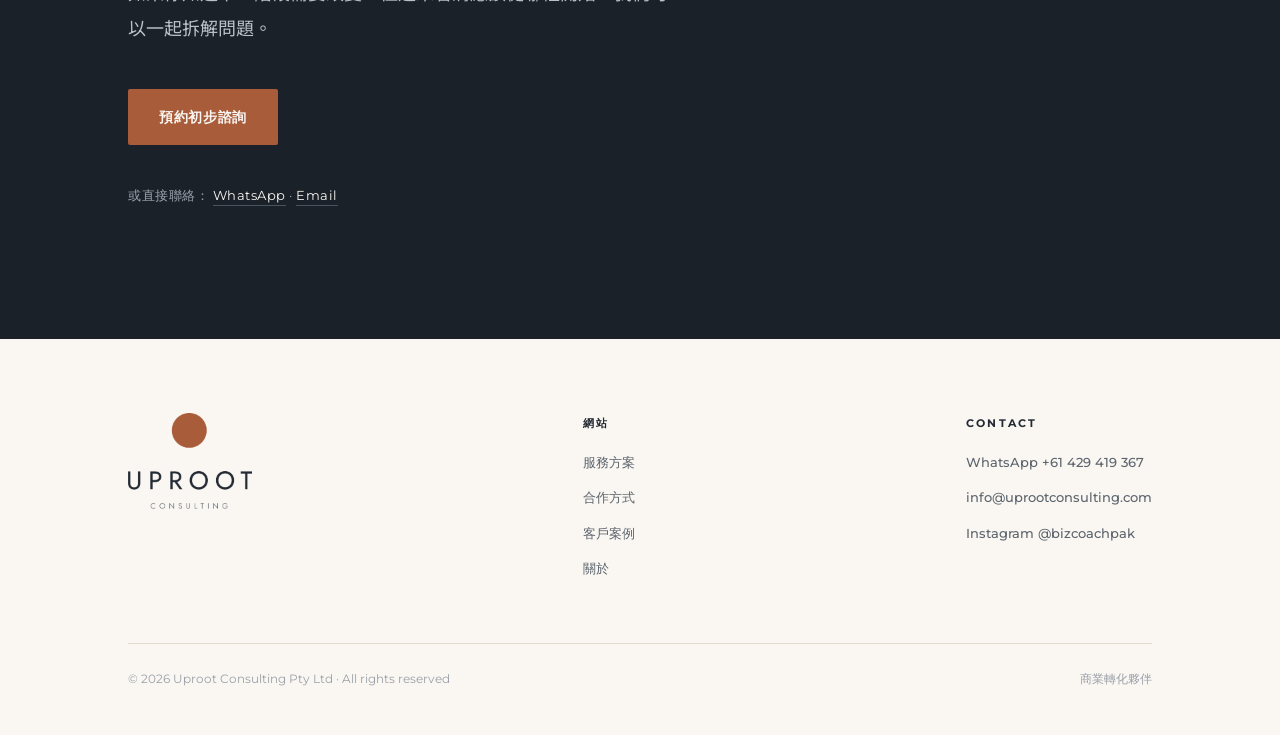
==== commit 6ed7f2c4: "Add files via upload" ====
--- a/index.html
+++ b/index.html
@@ -25,7 +25,7 @@
 <header><div class="wrap">
 <div class="kicker"><span class="t-zh">Uproot Consulting · 商業轉化夥伴 · Sydney</span><span class="t-en">Uproot Consulting · Business Transformation Partner · Sydney</span></div>
 <h1><span class="t-zh">將你的專業，<br>轉化成下一階段的事業</span><span class="t-en">Turn your expertise into the next stage of your business</span><span class="dot" aria-hidden="true"></span></h1>
-<p class="hero-sub"><span class="t-zh">你可能已經有專業、有客戶，甚至有一盤正在運作的事業。真正困難的往往不是缺少想法，而是不知道應該先改甚麼、建立甚麼，以及如何將所有環節真正連起來。我們與你一起釐清方向、建立所需的商業結構，並將想法真正推向市場。</span><span class="t-en">You already have the expertise, the experience, and perhaps even an established business. We help you define what comes next, build what it takes, and turn it into something ready for the market.</span></p>
+<p class="hero-sub"><span class="t-zh">你可能已經有專業、有客戶，甚至有一盤正在運作的事業。<br><br>真正困難的往往不是缺少想法，而是不知道應該先改甚麼、建立甚麼，以及如何將所有環節真正連起來。我們與你一起釐清方向、建立所需的商業結構，並將想法真正推向市場。</span><span class="t-en">You already have the expertise, the experience, and perhaps even an established business. We help you define what comes next, build what it takes, and turn it into something ready for the market.</span></p>
 <div class="cta-row">
 <a class="btn btn-solid" href="contact/"><span class="t-zh">預約初步諮詢</span><span class="t-en">Book an Initial Consultation</span></a>
 <a class="btn btn-line" href="services/"><span class="t-zh">了解服務方案</span><span class="t-en">Explore Our Services</span></a>
@@ -42,23 +42,23 @@
 </div></div></section><section style="padding-top:0"><div class="wrap">
 <div class="sec-head"><div class="sec-label"><span class="t-zh">服務方案</span><span class="t-en">Services</span></div></div>
 <div class="offset">
-<h2 class="rv" style="margin-bottom:34px"><span class="t-zh">三種合作方式，對應三種階段。</span><span class="t-en">Three ways to work with us — for three different stages.</span></h2>
+<h2 class="rv" style="margin-bottom:34px"><span class="t-zh">三種合作方式，對應事業的三個階段。</span><span class="t-en">Three ways to work with us — for three different stages.</span></h2>
 <div class="offer rv">
 <div class="offer-top"><div><div class="offer-en">Business Direction · 01</div><h3><span class="t-zh">商業方向規劃</span><span class="t-en">Business Direction</span></h3></div>
 <div class="price"><span class="t-zh">項目由 <em>AUD $5,000</em> 起</span><span class="t-en">Projects from <em>AUD $5,000</em></span></div></div>
-<p class="offer-quote"><span class="t-zh">「我知道自己有料，但下一步應該做甚麼？」</span><span class="t-en">&ldquo;I don&rsquo;t know what the next move should be.&rdquo;</span></p>
+<p class="offer-quote"><span class="t-zh">「我知道自己有實力，但看不清下一步應該怎樣走。」</span><span class="t-en">&ldquo;I don&rsquo;t know what the next move should be.&rdquo;</span></p>
 <p><span class="t-zh">你有專業、有經驗，也可能已經有客戶，但下一個商業方向仍然模糊。我們協助你釐清市場、產品、定價及發展路徑，將腦海中的想法整理成一套可以真正執行的商業藍圖。</span><span class="t-en">You know you have something valuable, but you&rsquo;re not sure what the business should become next. We help you turn your expertise and ideas into a clear commercial direction — what to sell, who to sell it to, and where the business should go next.</span></p>
 </div>
 <div class="offer rv">
 <div class="offer-top"><div><div class="offer-en">Business Launch · 02</div><h3><span class="t-zh">商業啟動</span><span class="t-en">Business Launch</span></h3></div>
 <div class="price"><span class="t-zh">項目由 <em>AUD $10,000</em> 起</span><span class="t-en">Projects from <em>AUD $10,000</em></span></div></div>
 <p class="offer-quote"><span class="t-zh">「我知道自己想做甚麼，現在要把它推出市場。」</span><span class="t-en">&ldquo;I know what I want to build. I need to get it to market.&rdquo;</span></p>
-<p><span class="t-zh">你已經知道自己想做甚麼。現在，需要把它真正做出來。我們由商業策略一路協助至市場啟動，建立產品、銷售流程及所需的基礎設施，讓新的事業方向可以真正面向市場、獲取客戶並開始銷售。</span><span class="t-en">You know what you want to build. Now it needs to become a real business. We take the idea from commercial strategy to market — building the offer, customer journey and core infrastructure needed to launch, acquire customers and start selling.</span></p>
+<p><span class="t-zh">你已經知道自己想做甚麼。現在，你需要把它真正做出來。我們由商業策略開始，一路協助你走到市場啟動，建立產品、銷售流程及所需的基礎設施，讓新的事業方向可以真正面向市場、獲取客戶並開始銷售。</span><span class="t-en">You know what you want to build. Now it needs to become a real business. We take the idea from commercial strategy to market — building the offer, customer journey and core infrastructure needed to launch, acquire customers and start selling.</span></p>
 </div>
 <div class="offer rv">
 <div class="offer-top"><div><div class="offer-en">Business Transformation · 03</div><h3><span class="t-zh">商業轉型</span><span class="t-en">Business Transformation</span></h3></div>
 <div class="price"><span class="t-zh">項目由 <em>AUD $15,000</em> 起</span><span class="t-en">Projects from <em>AUD $15,000</em></span></div></div>
-<p class="offer-quote"><span class="t-zh">「盤生意做得起，但而家嘅做法開始拖住增長。」</span><span class="t-en">&ldquo;My business works, but the way it works is holding back growth.&rdquo;</span></p>
+<p class="offer-quote"><span class="t-zh">「事業已經運作，但現有的模式正在限制增長。」</span><span class="t-en">&ldquo;My business works, but the way it works is holding back growth.&rdquo;</span></p>
 <p><span class="t-zh">你的事業已經能夠運作，但現有的運作方式，可能正正成為下一階段增長的阻力。我們從根源找出真正限制業務發展的問題，重新設計需要改變的商業模式、銷售流程及系統，為下一階段的規模化發展建立基礎。</span><span class="t-en">Your business already works. But the way it works may now be the reason it can&rsquo;t grow. We identify what is actually holding the business back, redesign what needs to change, and build the commercial systems required for its next stage of growth.</span></p>
 </div>
 <p class="rv" style="margin-top:30px"><a class="more-link" href="services/"><span class="t-zh">查看完整方案內容與交付成果 →</span><span class="t-en">See full scope and deliverables →</span></a></p>
@@ -72,14 +72,14 @@
 <div class="sec-head"><div class="sec-label"><span class="t-zh">客戶案例</span><span class="t-en">Case study</span></div></div>
 <div class="offset rv">
 <h2><span class="t-zh">從多年教學經驗，到一個可以獨立面向市場的新事業。</span><span class="t-en">From years of expertise to a business ready to face the market.</span></h2>
-<p style="max-width:36em;margin-top:22px;color:var(--grey)"><span class="t-zh">Soul Code：我們如何與一位資深導師，把多年專業轉化成一個有產品、有客戶旅程、有數碼基礎設施的新事業。</span><span class="t-en">Soul Code: how we worked with an experienced teacher to turn years of expertise into a new business with products, customer journeys and digital infrastructure.</span></p>
+<p style="max-width:36em;margin-top:22px;color:var(--grey)"><span class="t-zh">Soul Code 案例：我們與一位資深導師合作，把多年專業轉化成一個有產品、有客戶旅程、有數碼基礎設施的新事業。</span><span class="t-en">Soul Code: how we worked with an experienced teacher to turn years of expertise into a new business with products, customer journeys and digital infrastructure.</span></p>
 <p style="margin-top:26px"><a class="more-link" href="case-study/"><span class="t-zh">閱讀完整案例 →</span><span class="t-en">Read the full case study →</span></a></p>
 </div></div></section><section class="cta-sec"><div class="wrap">
 <div class="sec-label" style="margin-bottom:46px"><span class="t-zh">下一步</span><span class="t-en">Next step</span></div>
-<h2 class="rv"><span class="t-zh">你的事業，可能比現在的模式更有潛力。</span><span class="t-en">Your business may have more potential than its current model allows.</span></h2>
-<p class="lede rv"><span class="t-zh">如果你知道下一階段需要改變，但還未看清應該從哪裡開始，我們可以一起拆解。</span><span class="t-en">If you know something needs to change, but you can&rsquo;t yet see where to start — let&rsquo;s work it out together.</span></p>
+<h2 class="rv"><span class="t-zh">你的事業可能比現在的模式更有潛力。</span><span class="t-en">Your business may have more potential than its current model allows.</span></h2>
+<p class="lede rv"><span class="t-zh">如果你知道下一階段需要改變，但還未看清應該從哪裡開始，我們可以一起拆解問題。</span><span class="t-en">If you know something needs to change, but you can&rsquo;t yet see where to start — let&rsquo;s work it out together.</span></p>
 <div class="cta-row rv" style="margin-top:44px"><a class="btn btn-solid" href="contact/"><span class="t-zh">預約初步諮詢</span><span class="t-en">Book an Initial Consultation</span></a></div>
-<p class="ways rv"><span class="t-zh">或直接聯絡：</span><span class="t-en">Prefer direct contact?</span> <a href="https://wa.me/61429419367" target="_blank" rel="noopener">WhatsApp</a> · <a href="mailto:info@uprootconsulting.com.au">Email</a></p>
+<p class="ways rv"><span class="t-zh">或直接聯絡：</span><span class="t-en">Prefer direct contact?</span> <a href="https://wa.me/61429419367" target="_blank" rel="noopener">WhatsApp</a> · <a href="mailto:info@uprootconsulting.com">Email</a></p>
 </div></section>
 <footer><div class="wrap">
 <div class="foot-grid">
@@ -91,7 +91,7 @@
 <a href="about/"><span class="t-zh">關於</span><span class="t-en">About</span></a></div>
 <div class="foot-col"><h4>Contact</h4>
 <a href="https://wa.me/61429419367" target="_blank" rel="noopener">WhatsApp +61 429 419 367</a>
-<a href="mailto:info@uprootconsulting.com.au">info@uprootconsulting.com.au</a>
+<a href="mailto:info@uprootconsulting.com">info@uprootconsulting.com</a>
 <a href="https://www.instagram.com/bizcoachpak" target="_blank" rel="noopener">Instagram @bizcoachpak</a></div>
 </div>
 <div class="foot-bottom"><span>© 2026 Uproot Consulting Pty Ltd · All rights reserved</span><span><span class="t-zh">商業轉化夥伴</span><span class="t-en">Business Transformation Partner</span></span></div>
--- a/assets/style.css
+++ b/assets/style.css
@@ -204,3 +204,10 @@
 @media(max-width:700px){.case-stage ul{columns:1}}
 .blunt{font-family:"Noto Serif TC",var(--serif);font-weight:600;font-size:clamp(20px,2.6vw,26px);line-height:1.8;border-left:2px solid var(--terra);padding-left:24px;margin:54px 0;max-width:24em}
 body.en .blunt{font-family:var(--serif);font-style:italic;font-weight:500}
+
+/* ---------- r2 refinements ---------- */
+body:not(.en) .offer-quote{font-family:"Noto Serif TC",serif;font-weight:600;font-size:18px;color:var(--ink)}
+body:not(.en) .recog-cell p{font-size:17px;line-height:2}
+body:not(.en) h1{line-height:1.5}
+body:not(.en) h2{line-height:1.6}
+section{padding:100px 0}
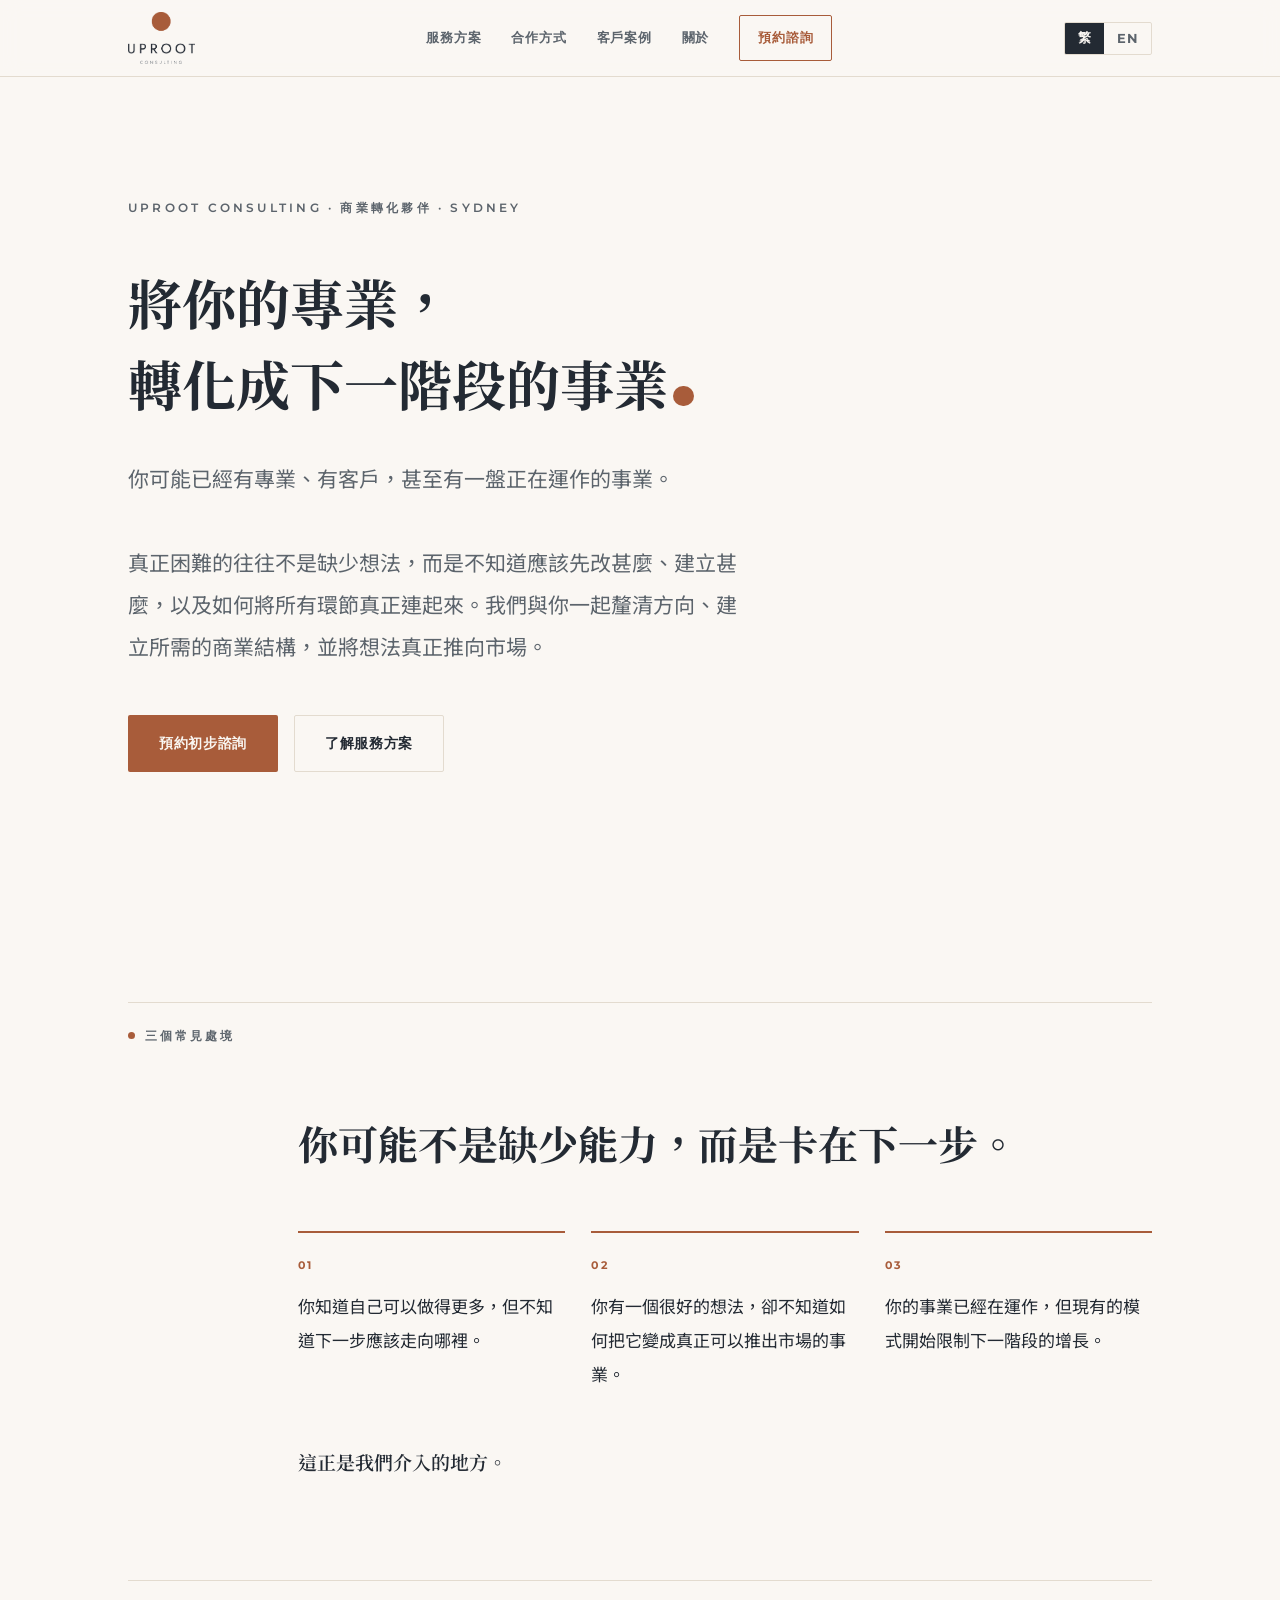
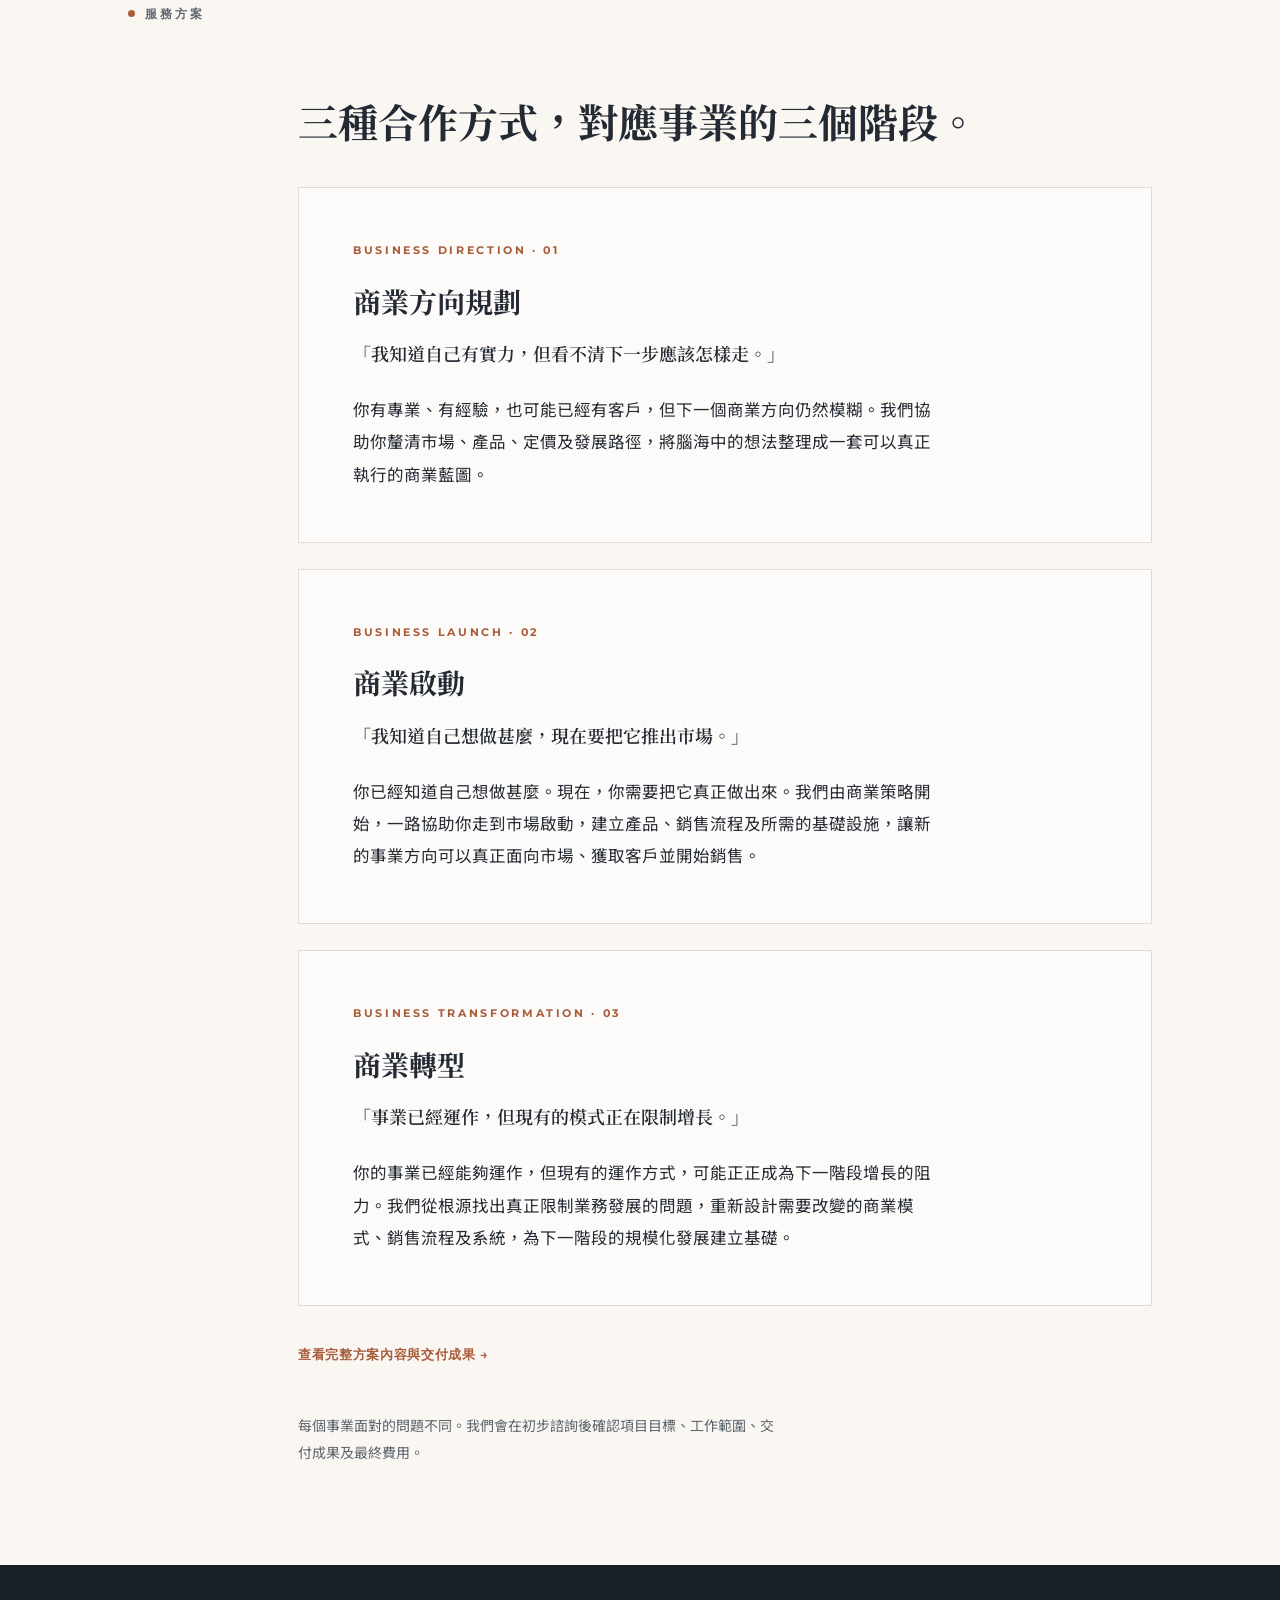
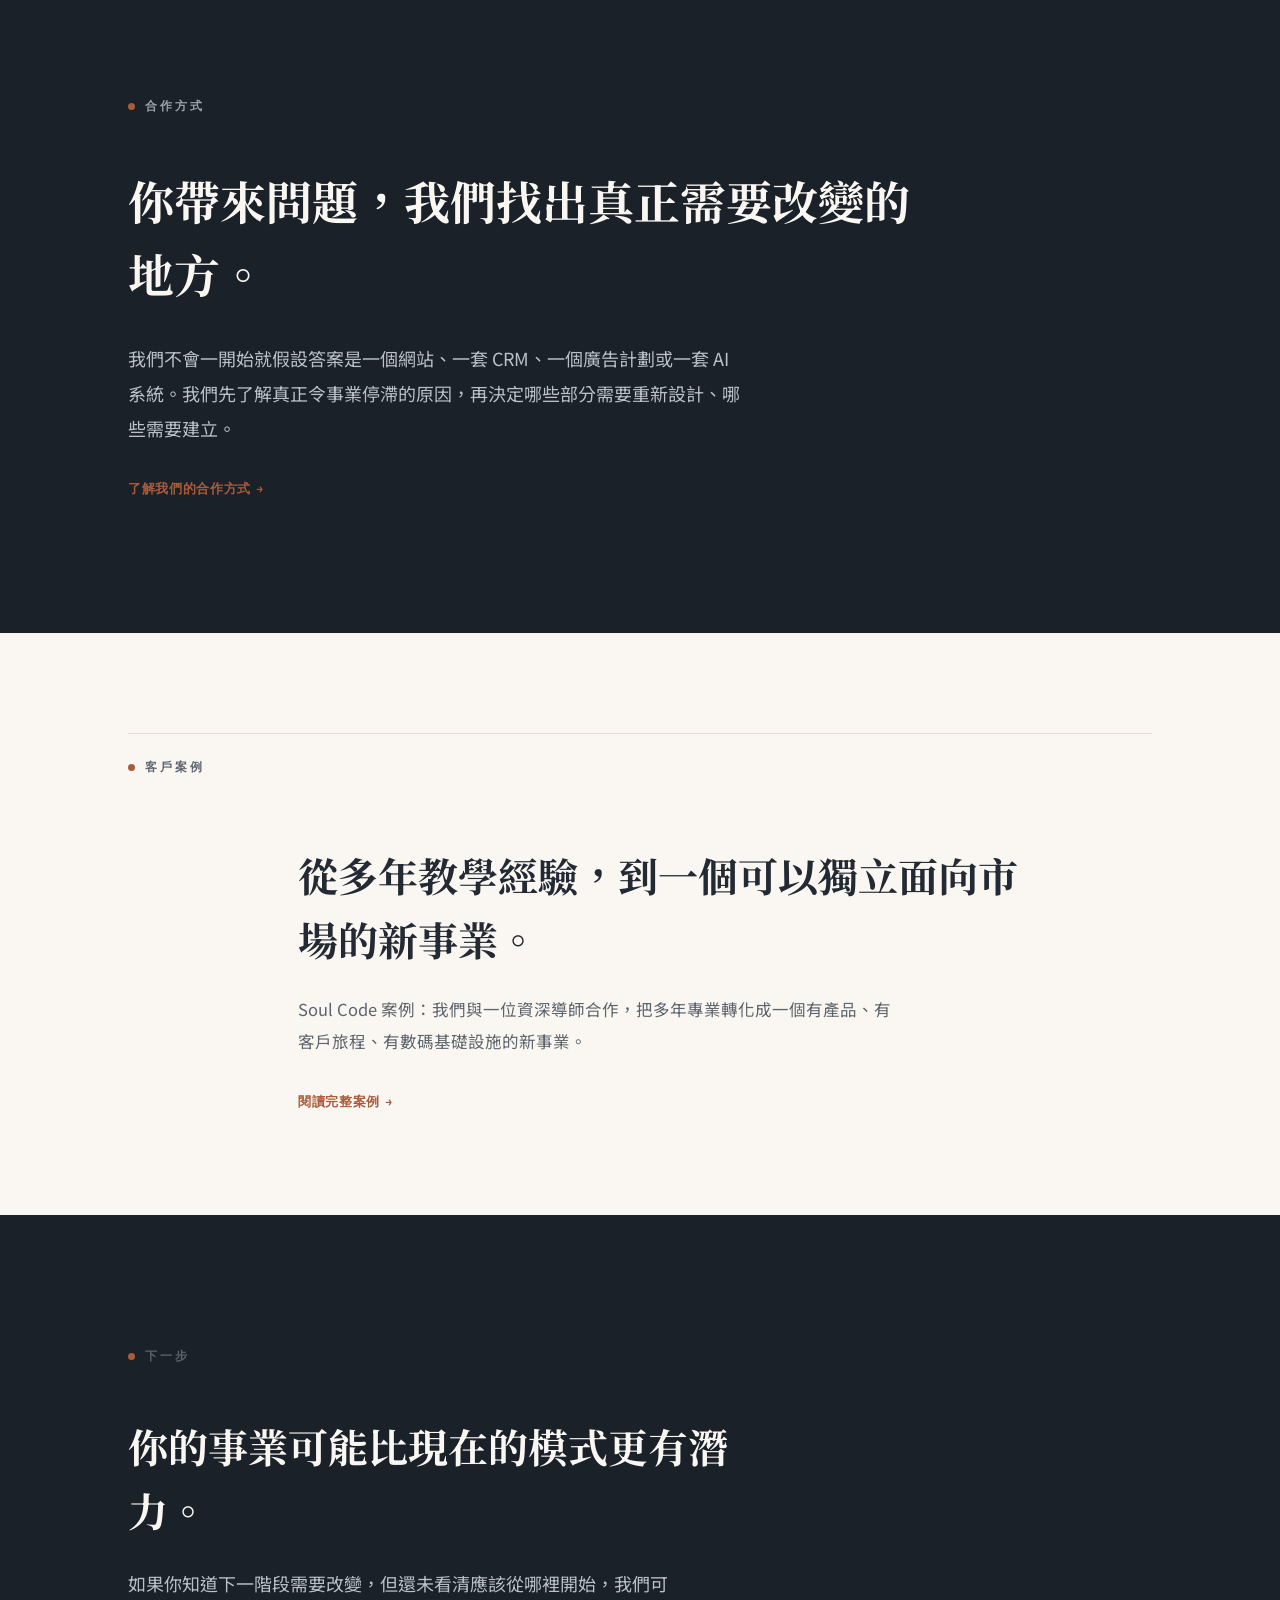
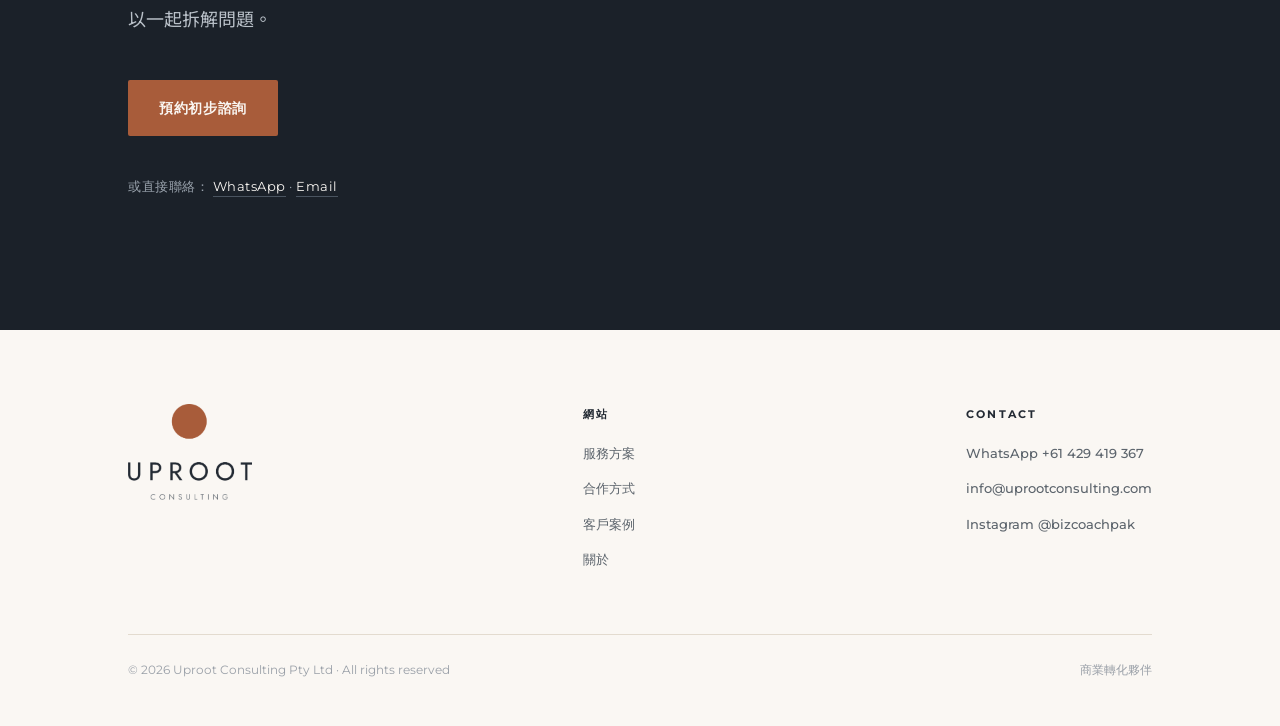
==== commit 18d291a5: "Add files via upload" ====
--- a/index.html
+++ b/index.html
@@ -45,19 +45,19 @@
 <h2 class="rv" style="margin-bottom:34px"><span class="t-zh">三種合作方式，對應事業的三個階段。</span><span class="t-en">Three ways to work with us — for three different stages.</span></h2>
 <div class="offer rv">
 <div class="offer-top"><div><div class="offer-en">Business Direction · 01</div><h3><span class="t-zh">商業方向規劃</span><span class="t-en">Business Direction</span></h3></div>
-<div class="price"><span class="t-zh">項目由 <em>AUD $5,000</em> 起</span><span class="t-en">Projects from <em>AUD $5,000</em></span></div></div>
+</div>
 <p class="offer-quote"><span class="t-zh">「我知道自己有實力，但看不清下一步應該怎樣走。」</span><span class="t-en">&ldquo;I don&rsquo;t know what the next move should be.&rdquo;</span></p>
 <p><span class="t-zh">你有專業、有經驗，也可能已經有客戶，但下一個商業方向仍然模糊。我們協助你釐清市場、產品、定價及發展路徑，將腦海中的想法整理成一套可以真正執行的商業藍圖。</span><span class="t-en">You know you have something valuable, but you&rsquo;re not sure what the business should become next. We help you turn your expertise and ideas into a clear commercial direction — what to sell, who to sell it to, and where the business should go next.</span></p>
 </div>
 <div class="offer rv">
 <div class="offer-top"><div><div class="offer-en">Business Launch · 02</div><h3><span class="t-zh">商業啟動</span><span class="t-en">Business Launch</span></h3></div>
-<div class="price"><span class="t-zh">項目由 <em>AUD $10,000</em> 起</span><span class="t-en">Projects from <em>AUD $10,000</em></span></div></div>
+</div>
 <p class="offer-quote"><span class="t-zh">「我知道自己想做甚麼，現在要把它推出市場。」</span><span class="t-en">&ldquo;I know what I want to build. I need to get it to market.&rdquo;</span></p>
 <p><span class="t-zh">你已經知道自己想做甚麼。現在，你需要把它真正做出來。我們由商業策略開始，一路協助你走到市場啟動，建立產品、銷售流程及所需的基礎設施，讓新的事業方向可以真正面向市場、獲取客戶並開始銷售。</span><span class="t-en">You know what you want to build. Now it needs to become a real business. We take the idea from commercial strategy to market — building the offer, customer journey and core infrastructure needed to launch, acquire customers and start selling.</span></p>
 </div>
 <div class="offer rv">
 <div class="offer-top"><div><div class="offer-en">Business Transformation · 03</div><h3><span class="t-zh">商業轉型</span><span class="t-en">Business Transformation</span></h3></div>
-<div class="price"><span class="t-zh">項目由 <em>AUD $15,000</em> 起</span><span class="t-en">Projects from <em>AUD $15,000</em></span></div></div>
+</div>
 <p class="offer-quote"><span class="t-zh">「事業已經運作，但現有的模式正在限制增長。」</span><span class="t-en">&ldquo;My business works, but the way it works is holding back growth.&rdquo;</span></p>
 <p><span class="t-zh">你的事業已經能夠運作，但現有的運作方式，可能正正成為下一階段增長的阻力。我們從根源找出真正限制業務發展的問題，重新設計需要改變的商業模式、銷售流程及系統，為下一階段的規模化發展建立基礎。</span><span class="t-en">Your business already works. But the way it works may now be the reason it can&rsquo;t grow. We identify what is actually holding the business back, redesign what needs to change, and build the commercial systems required for its next stage of growth.</span></p>
 </div>
--- a/assets/style.css
+++ b/assets/style.css
@@ -211,3 +211,18 @@
 body:not(.en) h1{line-height:1.5}
 body:not(.en) h2{line-height:1.6}
 section{padding:100px 0}
+
+/* ---------- mobile refinements ---------- */
+@media(max-width:760px){
+  .nav-in{height:60px;gap:10px}
+  .nav-logo img{height:36px}
+  .nav-cta{padding:6px 12px;font-size:12px}
+  .lang button{padding:5px 10px;font-size:11.5px}
+  header{padding:72px 0 84px}
+  section{padding:72px 0}
+  .belief,.cta-sec{padding:88px 0}
+  #contact.cta-sec{min-height:auto !important}
+  .foot-grid{flex-direction:column;align-items:flex-start;gap:38px}
+  .foot-logo img{height:70px}
+  .offer-top{flex-direction:column;gap:8px}
+}
